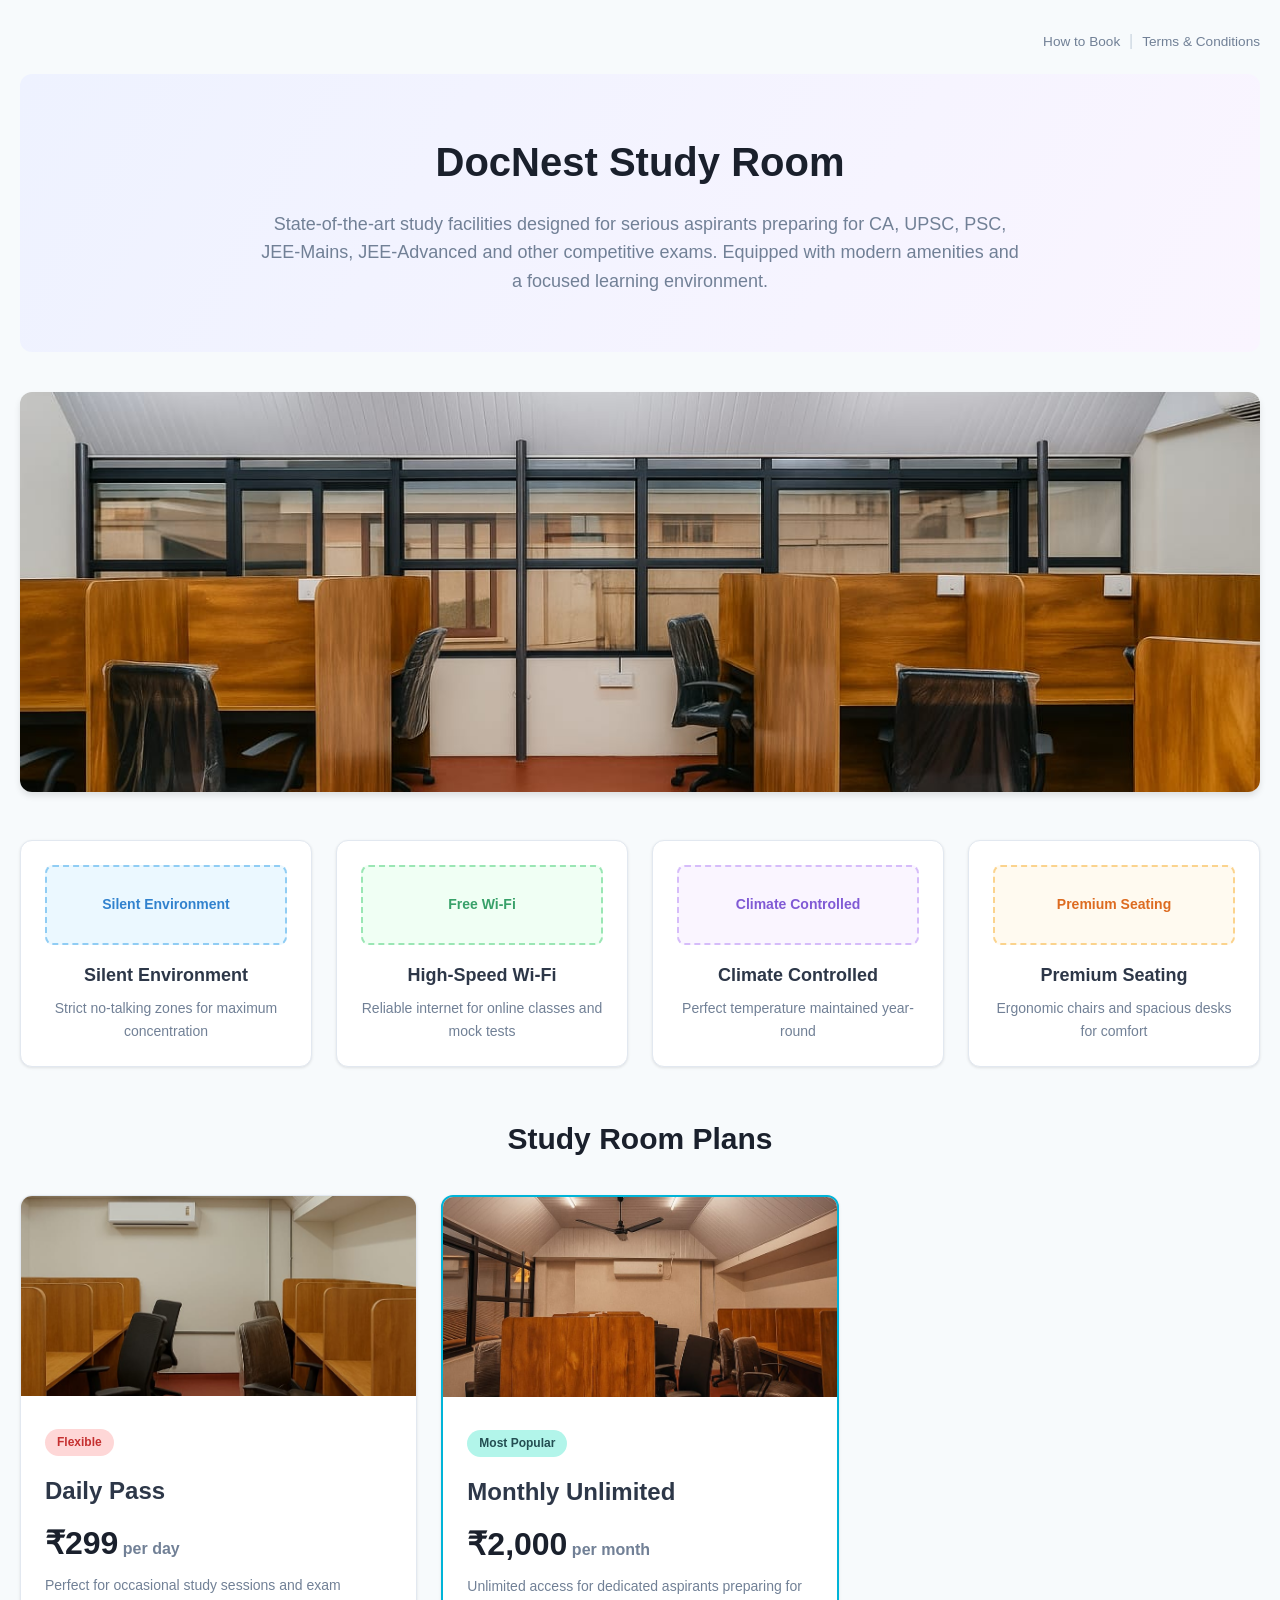
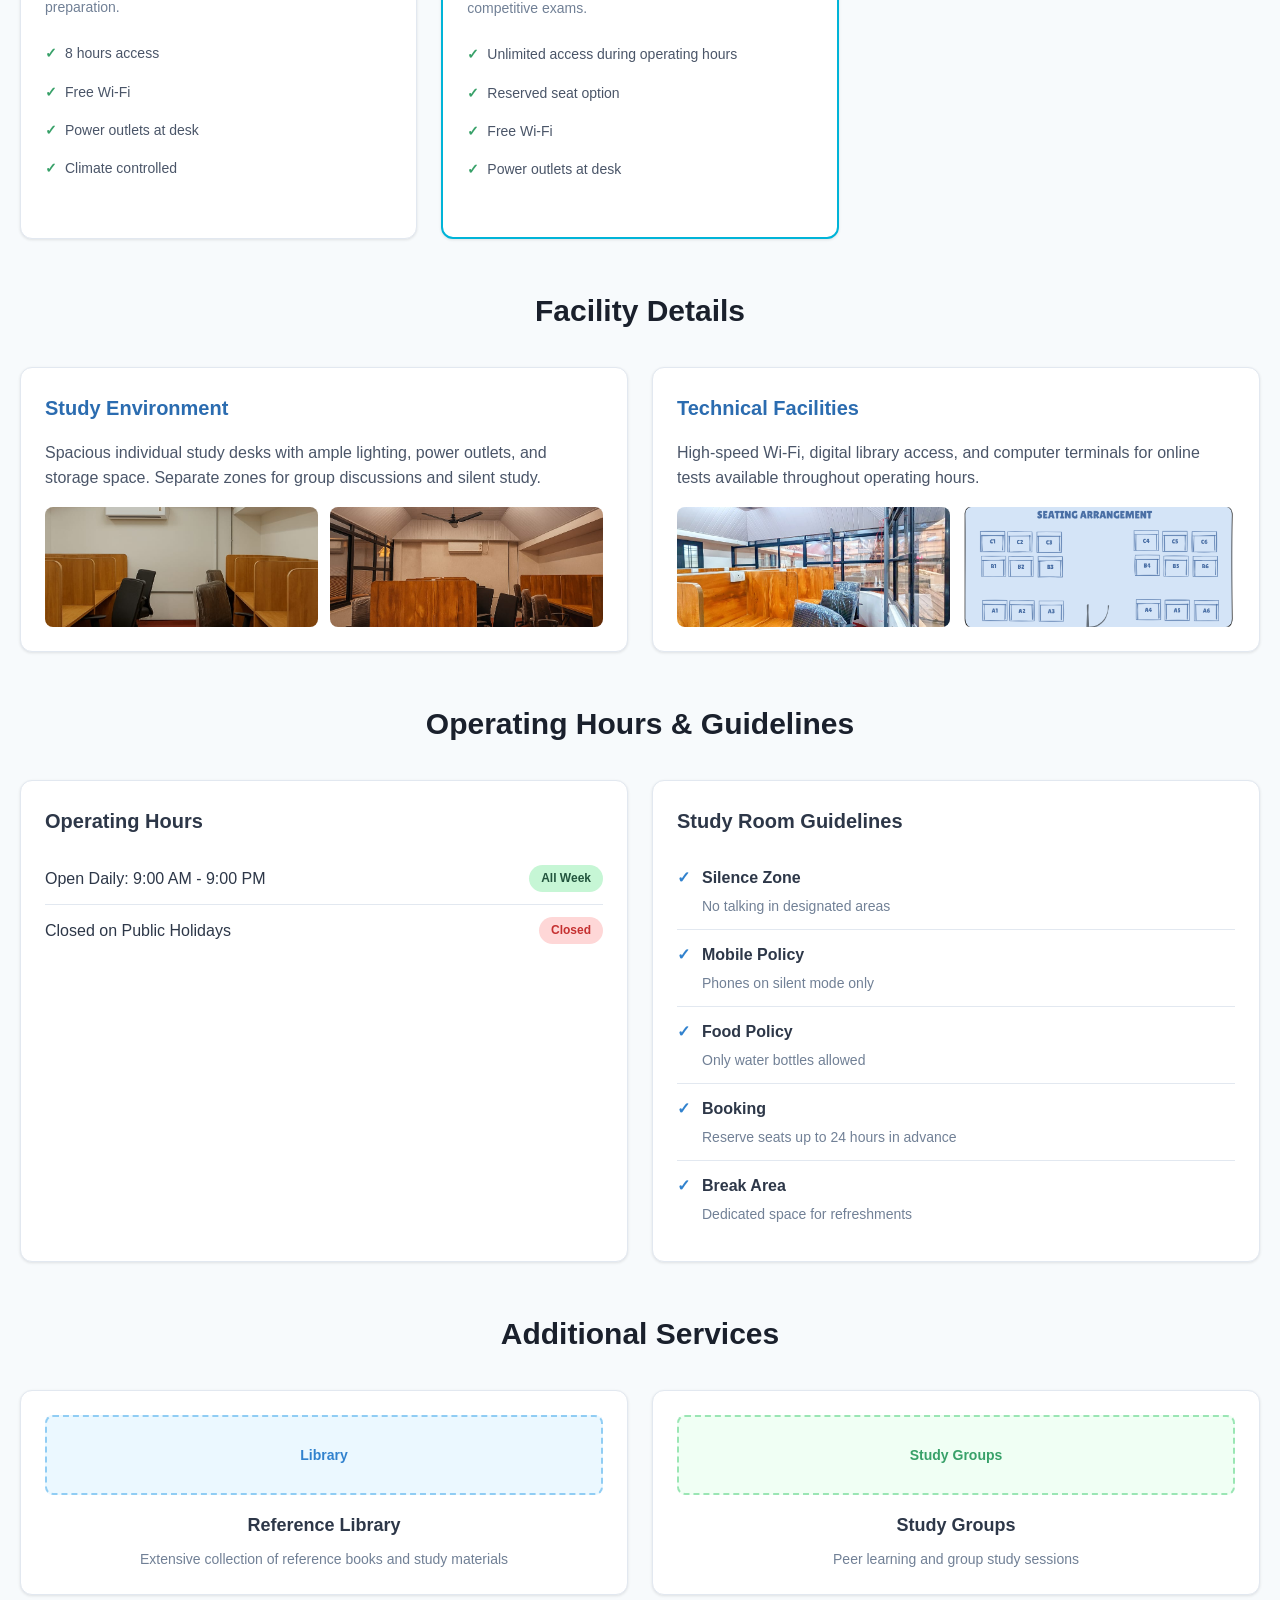
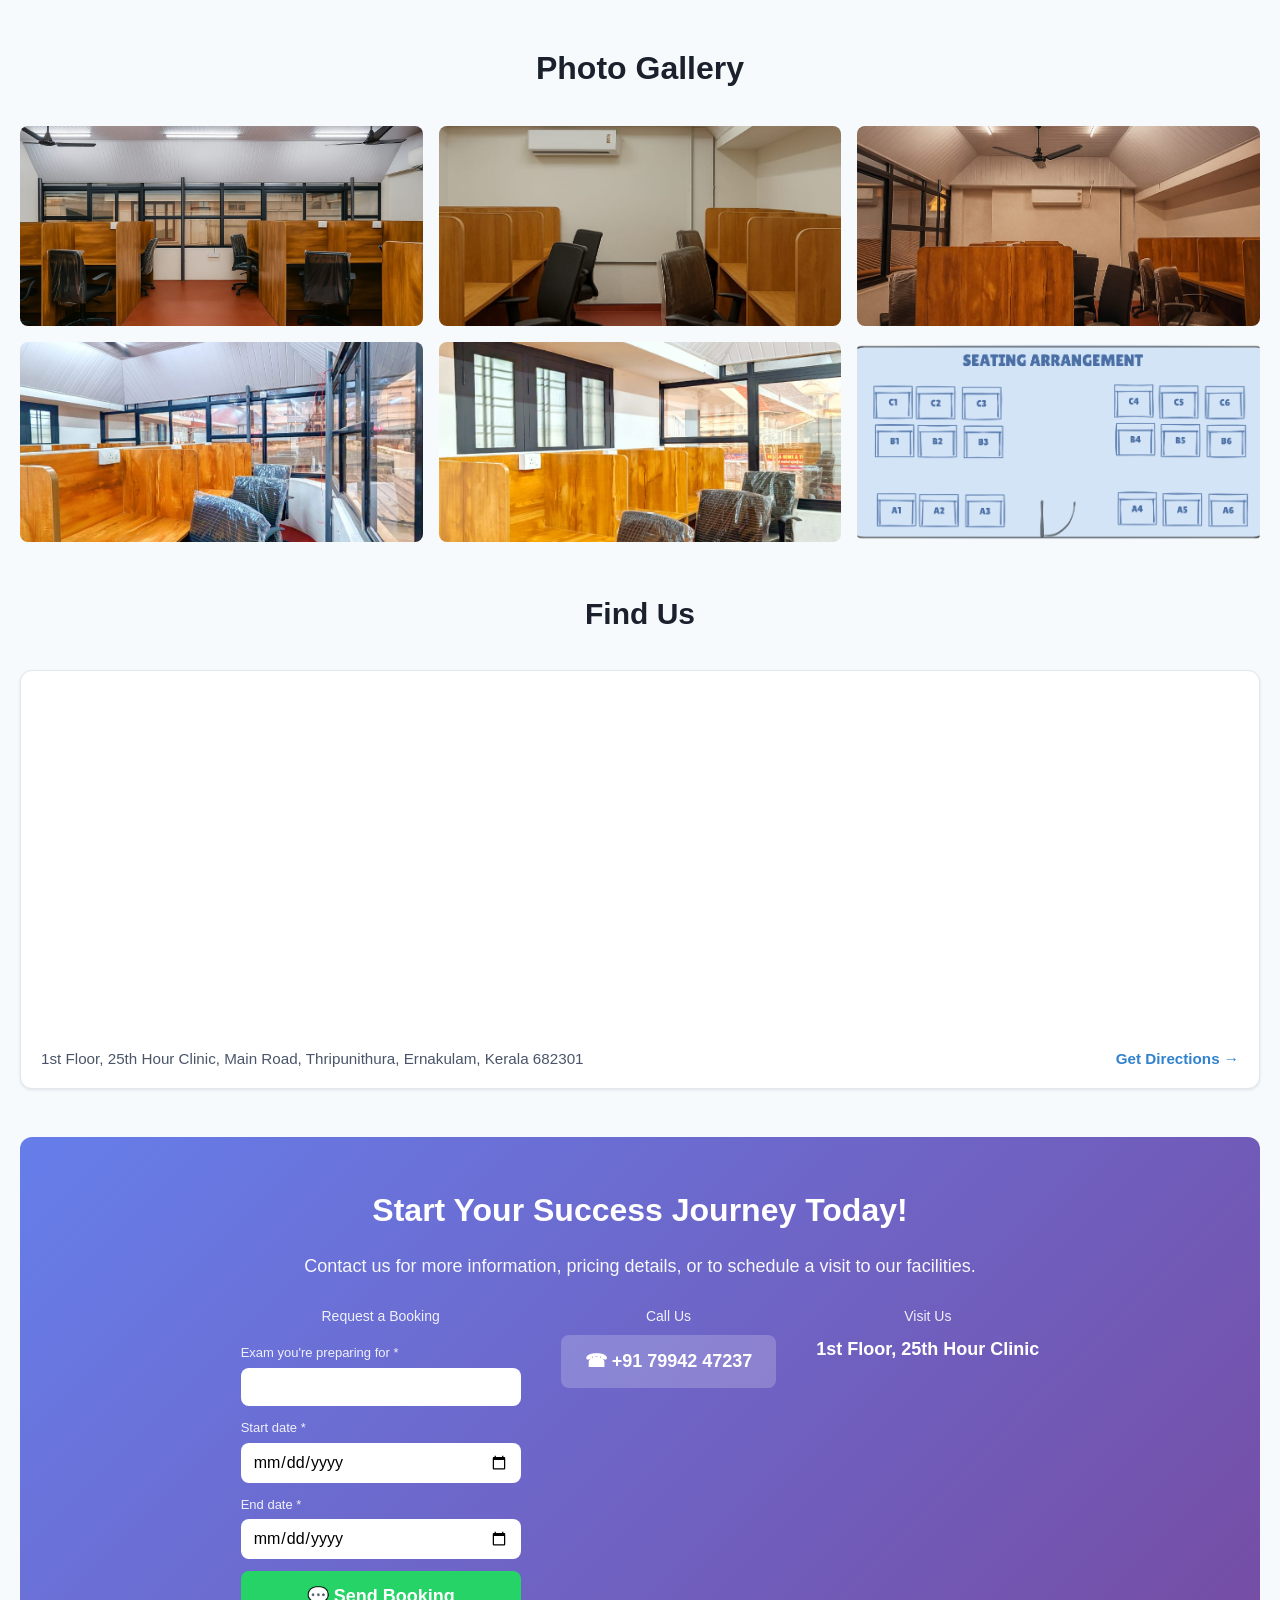
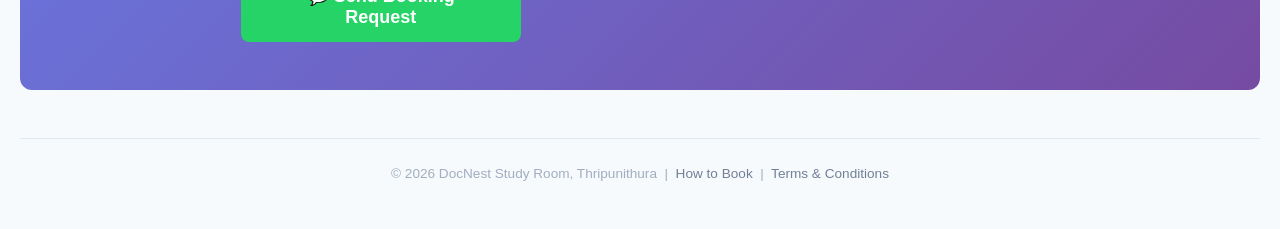
==== index.html @ f0f895a7 "Update contact number to +91 79942 47237 Co-Authored-By: Claude Opus 4.8 <noreply@anthropic.com>" ====
<!DOCTYPE html>
<html lang="en">
<head>
    <meta charset="UTF-8">
    <meta name="viewport" content="width=device-width, initial-scale=1.0">
    <title>DocNest Study Room in Thripunithura, Ernakulam - DocNest | CA, UPSC, PSC Prep</title>
    <meta name="description" content="DocNest study room in Thripunithura, Ernakulam for NEETPG, CA, UPSC, PSC, JEE-Mains, JEE-Advanced and competitive exam preparation. Silent environment, climate controlled, ₹299/day or ₹2000/month. Open 9 AM - 9 PM.">
    <meta name="keywords" content="study room Thripunithura, study room Ernakulam, study room Kochi, CA preparation Ernakulam, UPSC coaching Kochi, JEE coaching Kochi, JEE-Advanced PSC study center Kerala, competitive exam preparation, professional study space, library Thripunithura, silent study room Ernakulam">
    <meta name="author" content="DocNest">
    <meta name="robots" content="index, follow">
    <link rel="canonical" href="https://docnest.co.in/">
    <link rel="icon" type="image/svg+xml" href="favicon.svg">

    <!-- Open Graph -->
    <meta property="og:type" content="website">
    <meta property="og:url" content="https://docnest.co.in/">
    <meta property="og:title" content="DocNest Study Room in Thripunithura, Ernakulam - DocNest">
    <meta property="og:description" content="State-of-the-art study facilities in Kochi for CA, UPSC, PSC aspirants. Climate controlled, silent environment. ₹299/day or ₹2000/month.">
    <meta property="og:image" content="https://docnest.co.in/images/view1.jpeg">
    <meta property="og:locale" content="en_IN">
    <meta property="og:site_name" content="DocNest Study Room">

    <!-- Twitter Card -->
    <meta name="twitter:card" content="summary_large_image">
    <meta name="twitter:url" content="https://docnest.co.in/">
    <meta name="twitter:title" content="DocNest Study Room in Thripunithura, Ernakulam - DocNest">
    <meta name="twitter:description" content="State-of-the-art study facilities in Kochi for CA, UPSC, PSC aspirants. Climate controlled, silent environment.">
    <meta name="twitter:image" content="https://docnest.co.in/images/view1.jpeg">

    <link rel="stylesheet" href="styles.css">

    <!-- Structured Data -->
    <script type="application/ld+json">
    {
      "@context": "https://schema.org",
      "@type": "LocalBusiness",
      "name": "DocNest Study Room",
      "description": "DocNest study facilities for competitive exam aspirants in Thripunithura, Ernakulam",
      "image": "https://docnest.co.in/images/view1.jpeg",
      "telephone": "+917994247237",
      "address": {
        "@type": "PostalAddress",
        "streetAddress": "1st Floor, 25th Hour Clinic, Main Road",
        "addressLocality": "Thripunithura",
        "addressRegion": "Kerala",
        "postalCode": "682301",
        "addressCountry": "IN"
      },
      "geo": {
        "@type": "GeoCoordinates",
        "latitude": "9.945673931961355",
        "longitude": "76.34858332171142"
      },
      "hasMap": "https://www.google.com/maps?q=9.945673931961355,76.34858332171142",
      "url": "https://docnest.co.in",
      "priceRange": "₹₹",
      "openingHours": "Mo-Su 09:00-21:00",
      "sameAs": [
        "https://wa.me/917994247237"
      ],
      "hasOfferCatalog": {
        "@type": "OfferCatalog",
        "name": "Study Room Plans",
        "itemListElement": [
          {
            "@type": "Offer",
            "itemOffered": {
              "@type": "Service",
              "name": "Daily Pass",
              "description": "8 hours access with Wi-Fi and power outlets"
            },
            "price": "299",
            "priceCurrency": "INR"
          },
          {
            "@type": "Offer",
            "itemOffered": {
              "@type": "Service",
              "name": "Monthly Unlimited",
              "description": "Unlimited access with reserved seat and locker"
            },
            "price": "2000",
            "priceCurrency": "INR"
          }
        ]
      }
    }
    </script>
</head>
<body>
    <div class="study-room-page">
        <!-- Top Nav -->
        <nav class="top-nav">
            <a href="booking.html">How to Book</a>
            <span class="nav-sep">&nbsp;|&nbsp;</span>
            <a href="terms.html">Terms &amp; Conditions</a>
        </nav>

        <!-- Page Header -->
        <header class="page-header">
            <h1>DocNest Study Room</h1>
            <p>State-of-the-art study facilities designed for serious aspirants preparing for CA, UPSC, PSC, JEE-Mains, JEE-Advanced and other competitive exams. Equipped with modern amenities and a focused learning environment.</p>
        </header>

        <!-- Hero Image -->
        <img src="images/view1.jpeg" alt="Study desks at DocNest Study Room, Thripunithura" class="hero-image" fetchpriority="high">

        <!-- Features Grid -->
        <div class="feature-grid">
            <div class="feature-card">
                <div class="feature-icon blue">Silent Environment</div>
                <h3>Silent Environment</h3>
                <p>Strict no-talking zones for maximum concentration</p>
            </div>
            <div class="feature-card">
                <div class="feature-icon green">Free Wi-Fi</div>
                <h3>High-Speed Wi-Fi</h3>
                <p>Reliable internet for online classes and mock tests</p>
            </div>
            <div class="feature-card">
                <div class="feature-icon purple">Climate Controlled</div>
                <h3>Climate Controlled</h3>
                <p>Perfect temperature maintained year-round</p>
            </div>
            <div class="feature-card">
                <div class="feature-icon orange">Premium Seating</div>
                <h3>Premium Seating</h3>
                <p>Ergonomic chairs and spacious desks for comfort</p>
            </div>
        </div>

        <!-- Pricing -->
        <h2 class="section-heading">Study Room Plans</h2>

        <div class="pricing-grid">
            <div class="pricing-card">
                <img src="images/view2.jpeg" alt="Daily Pass" class="pricing-image" loading="lazy" decoding="async">
                <div class="pricing-content">
                    <span class="pricing-badge orange">Flexible</span>
                    <h3>Daily Pass</h3>
                    <div class="pricing-price">₹299<span class="pricing-period"> per day</span></div>
                    <p class="pricing-description">Perfect for occasional study sessions and exam preparation.</p>
                    <ul class="pricing-features">
                        <li>8 hours access</li>
                        <li>Free Wi-Fi</li>
                        <li>Power outlets at desk</li>
                        <li>Climate controlled</li>
                    </ul>
                </div>
            </div>
            <div class="pricing-card highlighted">
                <img src="images/view3.jpeg" alt="Monthly Unlimited" class="pricing-image" loading="lazy" decoding="async">
                <div class="pricing-content">
                    <span class="pricing-badge teal">Most Popular</span>
                    <h3>Monthly Unlimited</h3>
                    <div class="pricing-price">₹2,000<span class="pricing-period"> per month</span></div>
                    <p class="pricing-description">Unlimited access for dedicated aspirants preparing for competitive exams.</p>
                    <ul class="pricing-features">
                        <li>Unlimited access during operating hours</li>
                        <li>Reserved seat option</li>
                        <li>Free Wi-Fi</li>
                        <li>Power outlets at desk</li>
                    </ul>
                </div>
            </div>
        </div>

        <!-- Facility Details -->
        <h2 class="section-heading">Facility Details</h2>

        <div class="info-grid">
            <div class="info-section">
                <h3>Study Environment</h3>
                <p>Spacious individual study desks with ample lighting, power outlets, and storage space. Separate zones for group discussions and silent study.</p>
                <div class="info-images">
                    <img src="images/view2.jpeg" alt="Study Environment 1" loading="lazy" decoding="async">
                    <img src="images/view3.jpeg" alt="Study Environment 2" loading="lazy" decoding="async">
                </div>
            </div>
            <div class="info-section">
                <h3>Technical Facilities</h3>
                <p>High-speed Wi-Fi, digital library access, and computer terminals for online tests available throughout operating hours.</p>
                <div class="info-images">
                    <img src="images/view4.jpeg" alt="Technical Facilities 1" loading="lazy" decoding="async">
                    <img src="images/docnest-studyhall-arrangment.png" alt="Seating Arrangement" loading="lazy" decoding="async">
                </div>
            </div>
        </div>

        <!-- Schedule & Guidelines -->
        <h2 class="section-heading">Operating Hours &amp; Guidelines</h2>

        <div class="info-grid">
            <div class="schedule-card">
                <h3>Operating Hours</h3>
                <div class="schedule-item">
                    <span>Open Daily: 9:00 AM - 9:00 PM</span>
                    <span class="schedule-badge">All Week</span>
                </div>
                <div class="schedule-item">
                    <span>Closed on Public Holidays</span>
                    <span class="schedule-badge red">Closed</span>
                </div>
            </div>

            <div class="guidelines-list">
                <h3>Study Room Guidelines</h3>
                <div class="guideline-item">
                    <div>
                        <div class="guideline-label">Silence Zone</div>
                        <div class="guideline-description">No talking in designated areas</div>
                    </div>
                </div>
                <div class="guideline-item">
                    <div>
                        <div class="guideline-label">Mobile Policy</div>
                        <div class="guideline-description">Phones on silent mode only</div>
                    </div>
                </div>
                <div class="guideline-item">
                    <div>
                        <div class="guideline-label">Food Policy</div>
                        <div class="guideline-description">Only water bottles allowed</div>
                    </div>
                </div>
                <div class="guideline-item">
                    <div>
                        <div class="guideline-label">Booking</div>
                        <div class="guideline-description">Reserve seats up to 24 hours in advance</div>
                    </div>
                </div>
                <div class="guideline-item">
                    <div>
                        <div class="guideline-label">Break Area</div>
                        <div class="guideline-description">Dedicated space for refreshments</div>
                    </div>
                </div>
            </div>
        </div>

        <!-- Additional Services -->
        <h2 class="section-heading">Additional Services</h2>

        <div class="feature-grid services-grid">
            <div class="feature-card">
                <div class="feature-icon blue">Library</div>
                <h3>Reference Library</h3>
                <p>Extensive collection of reference books and study materials</p>
            </div>
            <div class="feature-card">
                <div class="feature-icon green">Study Groups</div>
                <h3>Study Groups</h3>
                <p>Peer learning and group study sessions</p>
            </div>
        </div>

        <!-- Photo Gallery -->
        <div class="photo-gallery">
            <h2>Photo Gallery</h2>
            <div class="gallery-grid">
                <a href="images/view1.jpeg"><img src="images/view1.jpeg" alt="Study Room View 1" loading="lazy" decoding="async"></a>
                <a href="images/view2.jpeg"><img src="images/view2.jpeg" alt="Study Room View 2" loading="lazy" decoding="async"></a>
                <a href="images/view3.jpeg"><img src="images/view3.jpeg" alt="Study Room View 3" loading="lazy" decoding="async"></a>
                <a href="images/view4.jpeg"><img src="images/view4.jpeg" alt="Study Room View 4" loading="lazy" decoding="async"></a>
                <a href="images/view5.jpeg"><img src="images/view5.jpeg" alt="Study Room View 5" loading="lazy" decoding="async"></a>
                <a href="images/docnest-studyhall-arrangment.png"><img src="images/docnest-studyhall-arrangment.png" alt="Seating Arrangement" loading="lazy" decoding="async"></a>
            </div>
        </div>

        <!-- Find Us -->
        <h2 class="section-heading">Find Us</h2>

        <div class="map-section">
            <iframe
                src="https://maps.google.com/maps?q=9.945673931961355,76.34858332171142&z=17&output=embed"
                title="DocNest Study Room location map"
                loading="lazy"
                allowfullscreen
                referrerpolicy="no-referrer-when-downgrade"></iframe>
            <div class="map-footer">
                <span>1st Floor, 25th Hour Clinic, Main Road, Thripunithura, Ernakulam, Kerala 682301</span>
                <a href="https://www.google.com/maps/dir/?api=1&amp;destination=9.945673931961355,76.34858332171142" target="_blank" rel="noopener" class="directions-link">Get Directions &#8594;</a>
            </div>
        </div>

        <!-- CTA Section -->
        <div class="cta-section">
            <h2>Start Your Success Journey Today!</h2>
            <p>Contact us for more information, pricing details, or to schedule a visit to our facilities.</p>

            <div class="contact-info">
                <div class="contact-item">
                    <div class="contact-label">Request a Booking</div>
                    <div class="booking-form" id="booking-form"></div>
                </div>

                <div class="contact-item">
                    <div class="contact-label">Call Us</div>
                    <div class="contact-value">
                        <a href="tel:+917994247237">&#9742; +91 79942 47237</a>
                    </div>
                </div>

                <div class="contact-item">
                    <div class="contact-label">Visit Us</div>
                    <div class="contact-value">
                        1st Floor, 25th Hour Clinic
                    </div>
                </div>
            </div>
        </div>

        <!-- Footer -->
        <footer class="site-footer">
            <p>&copy; <span id="footer-year">2026</span> DocNest Study Room, Thripunithura &nbsp;|&nbsp;
                <a href="booking.html">How to Book</a> &nbsp;|&nbsp;
                <a href="terms.html">Terms &amp; Conditions</a>
            </p>
        </footer>
    </div>

    <!-- Contact config + booking form / lightbox behaviour -->
    <script src="config.js"></script>
    <script src="app.js"></script>
</body>
</html>
---- styles.css ----
* {
    margin: 0;
    padding: 0;
    box-sizing: border-box;
}

body {
    font-family: -apple-system, BlinkMacSystemFont, 'Segoe UI', Roboto, Oxygen, Ubuntu, Cantarell, sans-serif;
    line-height: 1.6;
    color: #2d3748;
    background-color: #f7fafc;
}

.study-room-page {
    max-width: 1280px;
    margin: 0 auto;
    padding: 20px;
}

/* Top Nav */
.top-nav {
    text-align: right;
    padding: 8px 0 0;
    margin-bottom: 4px;
}

.top-nav a {
    color: #718096;
    font-size: 0.85rem;
    text-decoration: none;
}

.top-nav a:hover {
    color: #4a5568;
}

.nav-sep {
    color: #cbd5e0;
}

/* Page Header — lightweight CSS-only animated gradient (no JS, no WebGL) */
.page-header {
    position: relative;
    overflow: hidden;
    padding: 56px 16px;
    text-align: center;
    margin-bottom: 40px;
    margin-top: 20px;
    border-radius: 12px;
    background: linear-gradient(120deg, #eef2ff, #faf5ff, #ebf8ff, #f3e8ff);
    background-size: 300% 300%;
    animation: header-drift 16s ease-in-out infinite;
}

@keyframes header-drift {
    0%, 100% { background-position: 0% 50%; }
    50% { background-position: 100% 50%; }
}

@media (prefers-reduced-motion: reduce) {
    .page-header {
        animation: none;
    }
}

.page-header h1 {
    font-size: 2.5rem;
    margin-bottom: 16px;
    color: #1a202c;
}

.page-header p {
    font-size: 1.125rem;
    color: #718096;
    max-width: 768px;
    margin: 0 auto;
}

.hero-image {
    width: 100%;
    height: 400px;
    object-fit: cover;
    border-radius: 12px;
    margin-bottom: 40px;
    box-shadow: 0 4px 6px rgba(0, 0, 0, 0.1);
}

/* Feature Grid */
.feature-grid {
    display: grid;
    grid-template-columns: 1fr;
    gap: 24px;
    margin-bottom: 48px;
}

@media (min-width: 768px) {
    .feature-grid {
        grid-template-columns: repeat(2, 1fr);
    }
}

@media (min-width: 1024px) {
    .feature-grid {
        grid-template-columns: repeat(4, 1fr);
    }
}

.feature-card {
    background: white;
    border: 1px solid #e2e8f0;
    border-radius: 12px;
    padding: 24px;
    text-align: center;
    box-shadow: 0 1px 3px rgba(0, 0, 0, 0.1);
    transition: transform 0.2s, box-shadow 0.2s;
}

.feature-card:hover {
    transform: translateY(-4px);
    box-shadow: 0 4px 12px rgba(0, 0, 0, 0.15);
}

.feature-icon {
    height: 80px;
    display: flex;
    align-items: center;
    justify-content: center;
    border-radius: 8px;
    border: 2px dashed;
    margin-bottom: 16px;
    font-weight: 600;
    font-size: 0.875rem;
}

.feature-icon.blue {
    background: #ebf8ff;
    border-color: #90cdf4;
    color: #3182ce;
}

.feature-icon.green {
    background: #f0fff4;
    border-color: #9ae6b4;
    color: #38a169;
}

.feature-icon.purple {
    background: #faf5ff;
    border-color: #d6bcfa;
    color: #805ad5;
}

.feature-icon.orange {
    background: #fffaf0;
    border-color: #fbd38d;
    color: #dd6b20;
}

.feature-card h3 {
    font-size: 1.125rem;
    margin-bottom: 8px;
    color: #2d3748;
}

.feature-card p {
    font-size: 0.875rem;
    color: #718096;
    margin: 0;
}

/* Pricing Grid */
.pricing-grid {
    display: grid;
    grid-template-columns: 1fr;
    gap: 24px;
    margin-bottom: 48px;
}

@media (min-width: 768px) {
    .pricing-grid {
        grid-template-columns: repeat(2, 1fr);
    }
}

@media (min-width: 1024px) {
    .pricing-grid {
        grid-template-columns: repeat(3, 1fr);
    }
}

.pricing-card {
    background: white;
    border: 1px solid #e2e8f0;
    border-radius: 12px;
    overflow: hidden;
    box-shadow: 0 1px 3px rgba(0, 0, 0, 0.1);
    transition: transform 0.2s, box-shadow 0.2s;
}

.pricing-card.highlighted {
    border: 2px solid #00b4d8;
}

.pricing-card:hover {
    transform: translateY(-4px);
    box-shadow: 0 4px 12px rgba(0, 0, 0, 0.15);
}

.pricing-image {
    width: 100%;
    height: 200px;
    object-fit: cover;
}

.pricing-content {
    padding: 24px;
}

.pricing-badge {
    display: inline-block;
    padding: 4px 12px;
    border-radius: 16px;
    font-size: 0.75rem;
    font-weight: 600;
    margin-bottom: 16px;
}

.pricing-badge.orange {
    background: #fed7d7;
    color: #c53030;
}

.pricing-badge.teal {
    background: #b2f5ea;
    color: #234e52;
}

.pricing-badge.purple {
    background: #e9d8fd;
    color: #553c9a;
}

.pricing-card h3 {
    font-size: 1.5rem;
    margin-bottom: 8px;
    color: #2d3748;
}

.pricing-price {
    font-size: 2rem;
    font-weight: 700;
    color: #1a202c;
    margin-bottom: 4px;
}

.pricing-period {
    font-size: 1rem;
    color: #718096;
}

.pricing-original {
    text-decoration: line-through;
    color: #a0aec0;
    font-size: 1rem;
    margin-right: 8px;
}

.pricing-savings {
    color: #38a169;
    font-size: 0.875rem;
    font-weight: 600;
}

.pricing-description {
    color: #718096;
    margin-bottom: 16px;
    font-size: 0.875rem;
}

.pricing-features {
    list-style: none;
    padding: 0;
    margin-bottom: 24px;
}

.pricing-features li {
    padding: 8px 0;
    color: #4a5568;
    font-size: 0.875rem;
    display: flex;
    align-items: center;
}

.pricing-features li:before {
    content: "✓";
    color: #38a169;
    font-weight: 700;
    margin-right: 8px;
}

/* Info Section Grid */
.info-grid {
    display: grid;
    grid-template-columns: 1fr;
    gap: 24px;
    margin-bottom: 48px;
}

@media (min-width: 768px) {
    .info-grid {
        grid-template-columns: repeat(2, 1fr);
    }
}

.info-section {
    background: white;
    border: 1px solid #e2e8f0;
    border-radius: 12px;
    padding: 24px;
    box-shadow: 0 1px 3px rgba(0, 0, 0, 0.1);
}

.info-section h3 {
    color: #2b6cb0;
    font-size: 1.25rem;
    margin-bottom: 16px;
}

.info-section p {
    color: #4a5568;
    line-height: 1.6;
    margin-bottom: 16px;
}

.info-images {
    display: grid;
    grid-template-columns: repeat(2, 1fr);
    gap: 12px;
}

.info-images img {
    width: 100%;
    height: 120px;
    object-fit: cover;
    border-radius: 8px;
}

/* Guidelines List */
.guidelines-list {
    background: white;
    border: 1px solid #e2e8f0;
    border-radius: 12px;
    padding: 24px;
    box-shadow: 0 1px 3px rgba(0, 0, 0, 0.1);
}

.guidelines-list h3 {
    font-size: 1.25rem;
    margin-bottom: 16px;
    color: #2d3748;
}

.guideline-item {
    padding: 12px 0;
    border-bottom: 1px solid #e2e8f0;
    display: flex;
    align-items: flex-start;
}

.guideline-item:last-child {
    border-bottom: none;
}

.guideline-item:before {
    content: "✓";
    color: #3182ce;
    font-weight: 700;
    margin-right: 12px;
    flex-shrink: 0;
}

.guideline-label {
    font-weight: 600;
    color: #2d3748;
    margin-bottom: 4px;
}

.guideline-description {
    color: #718096;
    font-size: 0.875rem;
}

/* Photo Gallery */
.photo-gallery {
    margin-bottom: 48px;
}

.photo-gallery h2 {
    text-align: center;
    font-size: 2rem;
    margin-bottom: 32px;
    color: #1a202c;
}

.gallery-grid {
    display: grid;
    grid-template-columns: repeat(2, 1fr);
    gap: 16px;
}

@media (min-width: 1024px) {
    .gallery-grid {
        grid-template-columns: repeat(3, 1fr);
    }
}

.gallery-grid a {
    display: block;
    cursor: zoom-in;
}

.gallery-grid img {
    width: 100%;
    height: 200px;
    object-fit: cover;
    border-radius: 8px;
    transition: transform 0.2s;
    display: block;
}

.gallery-grid img:hover {
    transform: scale(1.05);
}

/* Lightbox */
.lightbox {
    position: fixed;
    inset: 0;
    z-index: 100;
    background: rgba(15, 18, 35, 0.92);
    display: flex;
    align-items: center;
    justify-content: center;
    padding: 24px;
}

.lightbox[hidden] {
    display: none;
}

.lightbox figure {
    margin: 0;
    text-align: center;
    max-width: 90vw;
}

.lightbox img {
    max-width: 90vw;
    max-height: 82vh;
    border-radius: 8px;
    box-shadow: 0 12px 40px rgba(0, 0, 0, 0.5);
}

.lightbox figcaption {
    color: #cbd5e0;
    font-size: 0.9rem;
    margin-top: 12px;
}

.lightbox button {
    background: rgba(255, 255, 255, 0.12);
    color: white;
    border: none;
    border-radius: 50%;
    width: 44px;
    height: 44px;
    font-size: 1.5rem;
    line-height: 1;
    cursor: pointer;
    flex-shrink: 0;
    transition: background 0.2s;
}

.lightbox button:hover {
    background: rgba(255, 255, 255, 0.25);
}

.lightbox-close {
    position: absolute;
    top: 18px;
    right: 18px;
}

.lightbox-prev {
    margin-right: 16px;
}

.lightbox-next {
    margin-left: 16px;
}

/* CTA Section */
.cta-section {
    background: linear-gradient(135deg, #667eea 0%, #764ba2 100%);
    color: white;
    padding: 48px 24px;
    border-radius: 12px;
    text-align: center;
    margin-bottom: 48px;
}

.cta-section h2 {
    font-size: 2rem;
    margin-bottom: 16px;
    color: white;
}

.cta-section p {
    font-size: 1.125rem;
    margin-bottom: 24px;
    opacity: 0.95;
}

/* Section Headings */
.section-heading {
    font-size: 1.875rem;
    text-align: center;
    margin: 48px 0 32px;
    color: #1a202c;
}

/* Schedule Table */
.schedule-card {
    background: white;
    border: 1px solid #e2e8f0;
    border-radius: 12px;
    padding: 24px;
    box-shadow: 0 1px 3px rgba(0, 0, 0, 0.1);
}

.schedule-card h3 {
    font-size: 1.25rem;
    margin-bottom: 16px;
    color: #2d3748;
}

.schedule-item {
    display: flex;
    justify-content: space-between;
    align-items: center;
    padding: 12px 0;
    border-bottom: 1px solid #e2e8f0;
}

.schedule-item:last-child {
    border-bottom: none;
}

.schedule-badge {
    display: inline-block;
    padding: 4px 12px;
    border-radius: 16px;
    font-size: 0.75rem;
    font-weight: 600;
    background: #c6f6d5;
    color: #22543d;
}

.schedule-badge.red {
    background: #fed7d7;
    color: #c53030;
}

/* Additional Services grid (auto-fit instead of 4 fixed columns) */
.services-grid {
    grid-template-columns: repeat(auto-fit, minmax(250px, 1fr));
    margin-bottom: 48px;
}

/* Find Us / Map */
.map-section {
    background: white;
    border: 1px solid #e2e8f0;
    border-radius: 12px;
    overflow: hidden;
    box-shadow: 0 1px 3px rgba(0, 0, 0, 0.1);
    margin-bottom: 48px;
}

.map-section iframe {
    display: block;
    width: 100%;
    height: 360px;
    border: 0;
}

.map-footer {
    display: flex;
    flex-wrap: wrap;
    align-items: center;
    justify-content: space-between;
    gap: 12px;
    padding: 16px 20px;
    color: #4a5568;
    font-size: 0.95rem;
}

.directions-link {
    color: #3182ce;
    text-decoration: none;
    font-weight: 600;
    white-space: nowrap;
}

.directions-link:hover {
    text-decoration: underline;
}

/* Contact Info */
.contact-info {
    display: flex;
    flex-direction: column;
    gap: 20px;
    margin-top: 24px;
}

@media (min-width: 768px) {
    .contact-info {
        flex-direction: row;
        justify-content: center;
        gap: 40px;
    }
}

.contact-item {
    display: flex;
    flex-direction: column;
    align-items: center;
    gap: 8px;
}

.contact-label {
    font-size: 0.875rem;
    opacity: 0.9;
    font-weight: 500;
}

.contact-value {
    font-size: 1.125rem;
    font-weight: 600;
}

.contact-value a {
    color: white;
    text-decoration: none;
    padding: 12px 24px;
    background: rgba(255, 255, 255, 0.2);
    border-radius: 8px;
    transition: background 0.3s;
    display: inline-block;
}

.contact-value a:hover {
    background: rgba(255, 255, 255, 0.3);
}

.whatsapp-btn {
    background: #25d366 !important;
    padding: 14px 28px !important;
    font-size: 1.125rem !important;
    border-radius: 8px !important;
    display: inline-flex !important;
    align-items: center;
    justify-content: center;
    gap: 8px;
    color: white;
    border: none;
    cursor: pointer;
    font-weight: 600;
    transition: background 0.3s;
}

.whatsapp-btn:hover {
    background: #20ba5a !important;
}

.booking-form {
    display: flex;
    flex-direction: column;
    gap: 12px;
    width: 280px;
    max-width: 100%;
    margin-top: 8px;
}

.booking-field {
    display: flex;
    flex-direction: column;
    gap: 4px;
    text-align: left;
}

.booking-field span {
    font-size: 0.8125rem;
    opacity: 0.9;
}

.booking-field input {
    padding: 10px 12px;
    border: none;
    border-radius: 8px;
    font-size: 1rem;
    font-family: inherit;
}

/* Footer */
.site-footer {
    text-align: center;
    padding: 24px 0;
    color: #a0aec0;
    font-size: 0.85rem;
    border-top: 1px solid #e2e8f0;
    margin-top: 8px;
}

.site-footer a {
    color: #718096;
    text-decoration: none;
}
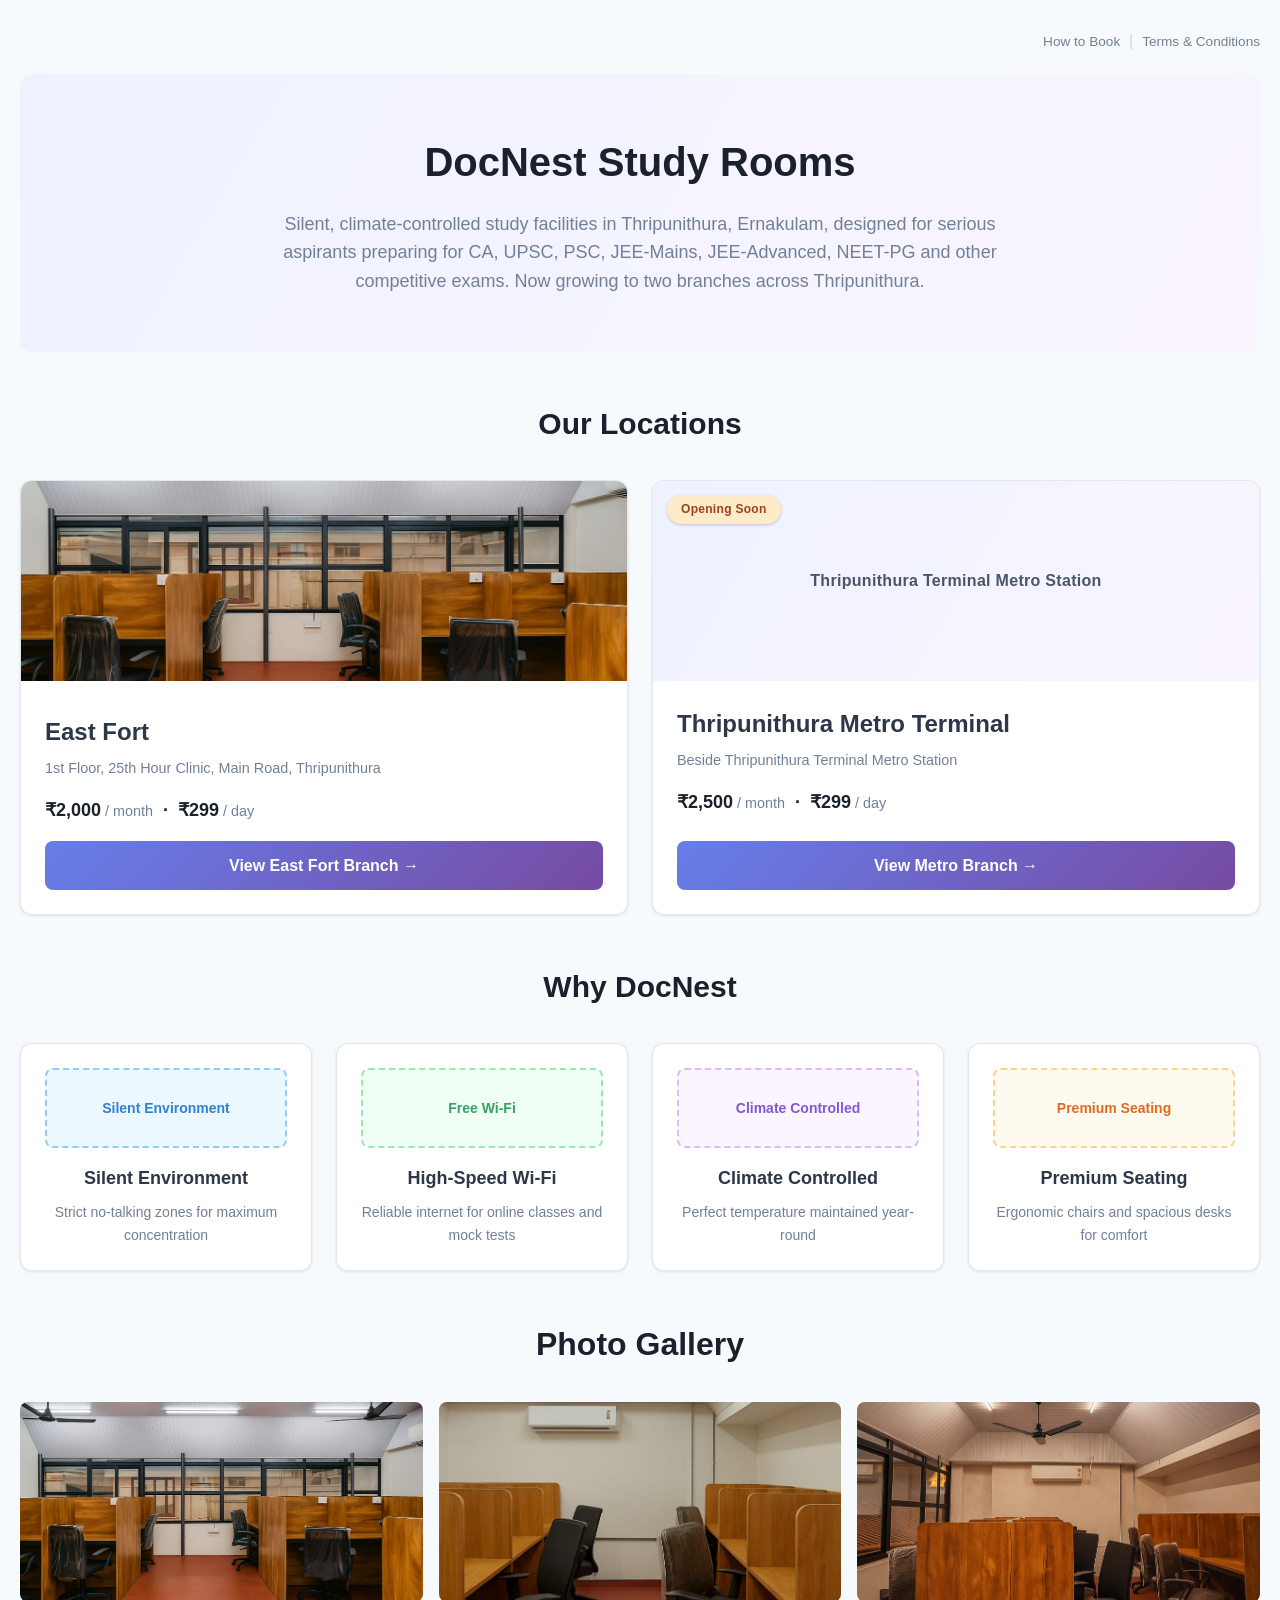
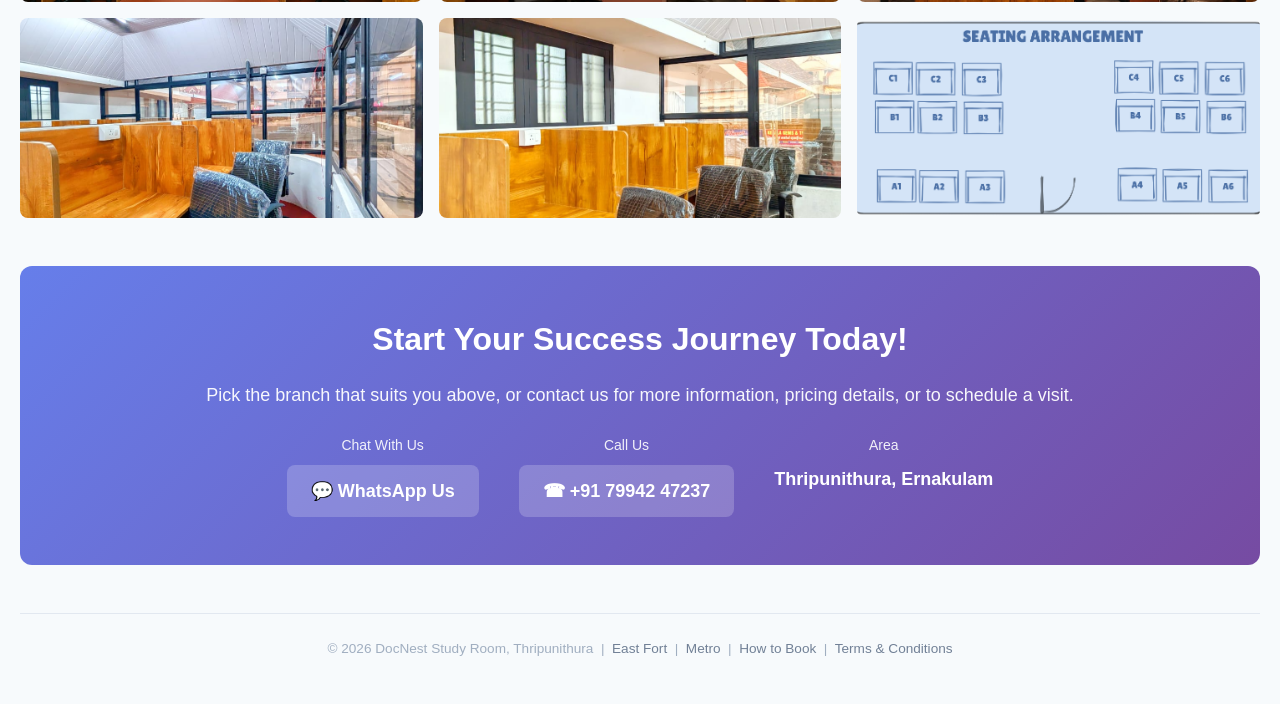
==== commit cb91d4a8: "Add second branch (Metro Terminal) and restructure site into location hub The site now models two br" ====
--- a/index.html
+++ b/index.html
@@ -3,9 +3,9 @@
 <head>
     <meta charset="UTF-8">
     <meta name="viewport" content="width=device-width, initial-scale=1.0">
-    <title>DocNest Study Room in Thripunithura, Ernakulam - DocNest | CA, UPSC, PSC Prep</title>
-    <meta name="description" content="DocNest study room in Thripunithura, Ernakulam for NEETPG, CA, UPSC, PSC, JEE-Mains, JEE-Advanced and competitive exam preparation. Silent environment, climate controlled, ₹299/day or ₹2000/month. Open 9 AM - 9 PM.">
-    <meta name="keywords" content="study room Thripunithura, study room Ernakulam, study room Kochi, CA preparation Ernakulam, UPSC coaching Kochi, JEE coaching Kochi, JEE-Advanced PSC study center Kerala, competitive exam preparation, professional study space, library Thripunithura, silent study room Ernakulam">
+    <title>DocNest Study Rooms in Thripunithura, Ernakulam | Two Branches — CA, UPSC, PSC, JEE Prep</title>
+    <meta name="description" content="DocNest study rooms in Thripunithura, Ernakulam for CA, UPSC, PSC, JEE and NEET-PG prep. Two branches: East Fort (open) and Thripunithura Terminal Metro Station (opening soon). Silent, climate controlled. From ₹299/day.">
+    <meta name="keywords" content="study room Thripunithura, study room Ernakulam, study room Kochi, study room near Thripunithura metro, CA preparation Ernakulam, UPSC coaching Kochi, JEE coaching Kochi, PSC study center Kerala, competitive exam preparation, silent study room Ernakulam">
     <meta name="author" content="DocNest">
     <meta name="robots" content="index, follow">
     <link rel="canonical" href="https://docnest.co.in/">
@@ -14,8 +14,8 @@
     <!-- Open Graph -->
     <meta property="og:type" content="website">
     <meta property="og:url" content="https://docnest.co.in/">
-    <meta property="og:title" content="DocNest Study Room in Thripunithura, Ernakulam - DocNest">
-    <meta property="og:description" content="State-of-the-art study facilities in Kochi for CA, UPSC, PSC aspirants. Climate controlled, silent environment. ₹299/day or ₹2000/month.">
+    <meta property="og:title" content="DocNest Study Rooms in Thripunithura, Ernakulam — Two Branches">
+    <meta property="og:description" content="Silent, climate-controlled study rooms for CA, UPSC, PSC & JEE aspirants. East Fort branch open now; Thripunithura Metro branch opening soon.">
     <meta property="og:image" content="https://docnest.co.in/images/view1.jpeg">
     <meta property="og:locale" content="en_IN">
     <meta property="og:site_name" content="DocNest Study Room">
@@ -23,8 +23,8 @@
     <!-- Twitter Card -->
     <meta name="twitter:card" content="summary_large_image">
     <meta name="twitter:url" content="https://docnest.co.in/">
-    <meta name="twitter:title" content="DocNest Study Room in Thripunithura, Ernakulam - DocNest">
-    <meta name="twitter:description" content="State-of-the-art study facilities in Kochi for CA, UPSC, PSC aspirants. Climate controlled, silent environment.">
+    <meta name="twitter:title" content="DocNest Study Rooms in Thripunithura, Ernakulam — Two Branches">
+    <meta name="twitter:description" content="Silent, climate-controlled study rooms for CA, UPSC, PSC & JEE aspirants in Thripunithura.">
     <meta name="twitter:image" content="https://docnest.co.in/images/view1.jpeg">
 
     <link rel="stylesheet" href="styles.css">
@@ -33,57 +33,53 @@
     <script type="application/ld+json">
     {
       "@context": "https://schema.org",
-      "@type": "LocalBusiness",
+      "@type": "Organization",
       "name": "DocNest Study Room",
-      "description": "DocNest study facilities for competitive exam aspirants in Thripunithura, Ernakulam",
+      "description": "Silent, climate-controlled study rooms in Thripunithura, Ernakulam for CA, UPSC, PSC, JEE and NEET-PG aspirants",
       "image": "https://docnest.co.in/images/view1.jpeg",
+      "url": "https://docnest.co.in/",
       "telephone": "+917994247237",
-      "address": {
-        "@type": "PostalAddress",
-        "streetAddress": "1st Floor, 25th Hour Clinic, Main Road",
-        "addressLocality": "Thripunithura",
-        "addressRegion": "Kerala",
-        "postalCode": "682301",
-        "addressCountry": "IN"
-      },
-      "geo": {
-        "@type": "GeoCoordinates",
-        "latitude": "9.945673931961355",
-        "longitude": "76.34858332171142"
-      },
-      "hasMap": "https://www.google.com/maps?q=9.945673931961355,76.34858332171142",
-      "url": "https://docnest.co.in",
-      "priceRange": "₹₹",
-      "openingHours": "Mo-Su 09:00-21:00",
       "sameAs": [
         "https://wa.me/917994247237"
       ],
-      "hasOfferCatalog": {
-        "@type": "OfferCatalog",
-        "name": "Study Room Plans",
-        "itemListElement": [
-          {
-            "@type": "Offer",
-            "itemOffered": {
-              "@type": "Service",
-              "name": "Daily Pass",
-              "description": "8 hours access with Wi-Fi and power outlets"
-            },
-            "price": "299",
-            "priceCurrency": "INR"
+      "department": [
+        {
+          "@type": "LocalBusiness",
+          "name": "DocNest Study Room — East Fort",
+          "url": "https://docnest.co.in/east-fort.html",
+          "telephone": "+917994247237",
+          "priceRange": "₹₹",
+          "openingHours": "Mo-Su 09:00-21:00",
+          "address": {
+            "@type": "PostalAddress",
+            "streetAddress": "1st Floor, 25th Hour Clinic, Main Road",
+            "addressLocality": "Thripunithura",
+            "addressRegion": "Kerala",
+            "postalCode": "682301",
+            "addressCountry": "IN"
           },
-          {
-            "@type": "Offer",
-            "itemOffered": {
-              "@type": "Service",
-              "name": "Monthly Unlimited",
-              "description": "Unlimited access with reserved seat and locker"
-            },
-            "price": "2000",
-            "priceCurrency": "INR"
+          "geo": {
+            "@type": "GeoCoordinates",
+            "latitude": "9.945673931961355",
+            "longitude": "76.34858332171142"
           }
-        ]
-      }
+        },
+        {
+          "@type": "LocalBusiness",
+          "name": "DocNest Study Room — Thripunithura Metro",
+          "url": "https://docnest.co.in/metro.html",
+          "telephone": "+917994247237",
+          "priceRange": "₹₹",
+          "openingHours": "Mo-Su 09:00-21:00",
+          "address": {
+            "@type": "PostalAddress",
+            "streetAddress": "Beside Thripunithura Terminal Metro Station, Pillar No. 1044",
+            "addressLocality": "Thripunithura",
+            "addressRegion": "Kerala",
+            "addressCountry": "IN"
+          }
+        }
+      ]
     }
     </script>
 </head>
@@ -98,14 +94,46 @@
 
         <!-- Page Header -->
         <header class="page-header">
-            <h1>DocNest Study Room</h1>
-            <p>State-of-the-art study facilities designed for serious aspirants preparing for CA, UPSC, PSC, JEE-Mains, JEE-Advanced and other competitive exams. Equipped with modern amenities and a focused learning environment.</p>
+            <h1>DocNest Study Rooms</h1>
+            <p>Silent, climate-controlled study facilities in Thripunithura, Ernakulam, designed for serious aspirants preparing for CA, UPSC, PSC, JEE-Mains, JEE-Advanced, NEET-PG and other competitive exams. Now growing to two branches across Thripunithura.</p>
         </header>
 
-        <!-- Hero Image -->
-        <img src="images/view1.jpeg" alt="Study desks at DocNest Study Room, Thripunithura" class="hero-image" fetchpriority="high">
-
-        <!-- Features Grid -->
+        <!-- Our Locations -->
+        <h2 class="section-heading">Our Locations</h2>
+
+        <div class="locations-grid">
+            <!-- East Fort -->
+            <div class="location-card">
+                <div class="location-media">
+                    <span class="branch-status open">Open Now</span>
+                    <img src="images/view1.jpeg" alt="DocNest East Fort study room, Thripunithura" class="location-image" loading="lazy" decoding="async">
+                </div>
+                <div class="location-body">
+                    <h3>East Fort</h3>
+                    <p class="location-address">1st Floor, 25th Hour Clinic, Main Road, Thripunithura</p>
+                    <p class="location-price">₹2,000<span> / month</span> &nbsp;·&nbsp; ₹299<span> / day</span></p>
+                    <a href="east-fort.html" class="location-cta">View East Fort Branch &#8594;</a>
+                </div>
+            </div>
+
+            <!-- Metro -->
+            <div class="location-card">
+                <div class="location-media">
+                    <span class="branch-status soon">Opening Soon</span>
+                    <div class="location-placeholder">Thripunithura Terminal Metro Station</div>
+                </div>
+                <div class="location-body">
+                    <h3>Thripunithura Metro Terminal</h3>
+                    <p class="location-address">Beside Thripunithura Terminal Metro Station</p>
+                    <p class="location-price">₹2,500<span> / month</span> &nbsp;·&nbsp; ₹299<span> / day</span></p>
+                    <a href="metro.html" class="location-cta">View Metro Branch &#8594;</a>
+                </div>
+            </div>
+        </div>
+
+        <!-- Why DocNest -->
+        <h2 class="section-heading">Why DocNest</h2>
+
         <div class="feature-grid">
             <div class="feature-card">
                 <div class="feature-icon blue">Silent Environment</div>
@@ -126,131 +154,6 @@
                 <div class="feature-icon orange">Premium Seating</div>
                 <h3>Premium Seating</h3>
                 <p>Ergonomic chairs and spacious desks for comfort</p>
-            </div>
-        </div>
-
-        <!-- Pricing -->
-        <h2 class="section-heading">Study Room Plans</h2>
-
-        <div class="pricing-grid">
-            <div class="pricing-card">
-                <img src="images/view2.jpeg" alt="Daily Pass" class="pricing-image" loading="lazy" decoding="async">
-                <div class="pricing-content">
-                    <span class="pricing-badge orange">Flexible</span>
-                    <h3>Daily Pass</h3>
-                    <div class="pricing-price">₹299<span class="pricing-period"> per day</span></div>
-                    <p class="pricing-description">Perfect for occasional study sessions and exam preparation.</p>
-                    <ul class="pricing-features">
-                        <li>8 hours access</li>
-                        <li>Free Wi-Fi</li>
-                        <li>Power outlets at desk</li>
-                        <li>Climate controlled</li>
-                    </ul>
-                </div>
-            </div>
-            <div class="pricing-card highlighted">
-                <img src="images/view3.jpeg" alt="Monthly Unlimited" class="pricing-image" loading="lazy" decoding="async">
-                <div class="pricing-content">
-                    <span class="pricing-badge teal">Most Popular</span>
-                    <h3>Monthly Unlimited</h3>
-                    <div class="pricing-price">₹2,000<span class="pricing-period"> per month</span></div>
-                    <p class="pricing-description">Unlimited access for dedicated aspirants preparing for competitive exams.</p>
-                    <ul class="pricing-features">
-                        <li>Unlimited access during operating hours</li>
-                        <li>Reserved seat option</li>
-                        <li>Free Wi-Fi</li>
-                        <li>Power outlets at desk</li>
-                    </ul>
-                </div>
-            </div>
-        </div>
-
-        <!-- Facility Details -->
-        <h2 class="section-heading">Facility Details</h2>
-
-        <div class="info-grid">
-            <div class="info-section">
-                <h3>Study Environment</h3>
-                <p>Spacious individual study desks with ample lighting, power outlets, and storage space. Separate zones for group discussions and silent study.</p>
-                <div class="info-images">
-                    <img src="images/view2.jpeg" alt="Study Environment 1" loading="lazy" decoding="async">
-                    <img src="images/view3.jpeg" alt="Study Environment 2" loading="lazy" decoding="async">
-                </div>
-            </div>
-            <div class="info-section">
-                <h3>Technical Facilities</h3>
-                <p>High-speed Wi-Fi, digital library access, and computer terminals for online tests available throughout operating hours.</p>
-                <div class="info-images">
-                    <img src="images/view4.jpeg" alt="Technical Facilities 1" loading="lazy" decoding="async">
-                    <img src="images/docnest-studyhall-arrangment.png" alt="Seating Arrangement" loading="lazy" decoding="async">
-                </div>
-            </div>
-        </div>
-
-        <!-- Schedule & Guidelines -->
-        <h2 class="section-heading">Operating Hours &amp; Guidelines</h2>
-
-        <div class="info-grid">
-            <div class="schedule-card">
-                <h3>Operating Hours</h3>
-                <div class="schedule-item">
-                    <span>Open Daily: 9:00 AM - 9:00 PM</span>
-                    <span class="schedule-badge">All Week</span>
-                </div>
-                <div class="schedule-item">
-                    <span>Closed on Public Holidays</span>
-                    <span class="schedule-badge red">Closed</span>
-                </div>
-            </div>
-
-            <div class="guidelines-list">
-                <h3>Study Room Guidelines</h3>
-                <div class="guideline-item">
-                    <div>
-                        <div class="guideline-label">Silence Zone</div>
-                        <div class="guideline-description">No talking in designated areas</div>
-                    </div>
-                </div>
-                <div class="guideline-item">
-                    <div>
-                        <div class="guideline-label">Mobile Policy</div>
-                        <div class="guideline-description">Phones on silent mode only</div>
-                    </div>
-                </div>
-                <div class="guideline-item">
-                    <div>
-                        <div class="guideline-label">Food Policy</div>
-                        <div class="guideline-description">Only water bottles allowed</div>
-                    </div>
-                </div>
-                <div class="guideline-item">
-                    <div>
-                        <div class="guideline-label">Booking</div>
-                        <div class="guideline-description">Reserve seats up to 24 hours in advance</div>
-                    </div>
-                </div>
-                <div class="guideline-item">
-                    <div>
-                        <div class="guideline-label">Break Area</div>
-                        <div class="guideline-description">Dedicated space for refreshments</div>
-                    </div>
-                </div>
-            </div>
-        </div>
-
-        <!-- Additional Services -->
-        <h2 class="section-heading">Additional Services</h2>
-
-        <div class="feature-grid services-grid">
-            <div class="feature-card">
-                <div class="feature-icon blue">Library</div>
-                <h3>Reference Library</h3>
-                <p>Extensive collection of reference books and study materials</p>
-            </div>
-            <div class="feature-card">
-                <div class="feature-icon green">Study Groups</div>
-                <h3>Study Groups</h3>
-                <p>Peer learning and group study sessions</p>
             </div>
         </div>
 
@@ -267,31 +170,17 @@
             </div>
         </div>
 
-        <!-- Find Us -->
-        <h2 class="section-heading">Find Us</h2>
-
-        <div class="map-section">
-            <iframe
-                src="https://maps.google.com/maps?q=9.945673931961355,76.34858332171142&z=17&output=embed"
-                title="DocNest Study Room location map"
-                loading="lazy"
-                allowfullscreen
-                referrerpolicy="no-referrer-when-downgrade"></iframe>
-            <div class="map-footer">
-                <span>1st Floor, 25th Hour Clinic, Main Road, Thripunithura, Ernakulam, Kerala 682301</span>
-                <a href="https://www.google.com/maps/dir/?api=1&amp;destination=9.945673931961355,76.34858332171142" target="_blank" rel="noopener" class="directions-link">Get Directions &#8594;</a>
-            </div>
-        </div>
-
         <!-- CTA Section -->
         <div class="cta-section">
             <h2>Start Your Success Journey Today!</h2>
-            <p>Contact us for more information, pricing details, or to schedule a visit to our facilities.</p>
+            <p>Pick the branch that suits you above, or contact us for more information, pricing details, or to schedule a visit.</p>
 
             <div class="contact-info">
                 <div class="contact-item">
-                    <div class="contact-label">Request a Booking</div>
-                    <div class="booking-form" id="booking-form"></div>
+                    <div class="contact-label">Chat With Us</div>
+                    <div class="contact-value">
+                        <a href="https://wa.me/917994247237" target="_blank" rel="noopener">💬 WhatsApp Us</a>
+                    </div>
                 </div>
 
                 <div class="contact-item">
@@ -302,9 +191,9 @@
                 </div>
 
                 <div class="contact-item">
-                    <div class="contact-label">Visit Us</div>
+                    <div class="contact-label">Area</div>
                     <div class="contact-value">
-                        1st Floor, 25th Hour Clinic
+                        Thripunithura, Ernakulam
                     </div>
                 </div>
             </div>
@@ -313,13 +202,15 @@
         <!-- Footer -->
         <footer class="site-footer">
             <p>&copy; <span id="footer-year">2026</span> DocNest Study Room, Thripunithura &nbsp;|&nbsp;
+                <a href="east-fort.html">East Fort</a> &nbsp;|&nbsp;
+                <a href="metro.html">Metro</a> &nbsp;|&nbsp;
                 <a href="booking.html">How to Book</a> &nbsp;|&nbsp;
                 <a href="terms.html">Terms &amp; Conditions</a>
             </p>
         </footer>
     </div>
 
-    <!-- Contact config + booking form / lightbox behaviour -->
+    <!-- Contact config + gallery lightbox behaviour -->
     <script src="config.js"></script>
     <script src="app.js"></script>
 </body>
--- a/styles.css
+++ b/styles.css
@@ -727,3 +727,162 @@
     color: #718096;
     text-decoration: none;
 }
+
+/* Location Cards (hub / homepage) */
+.locations-grid {
+    display: grid;
+    grid-template-columns: 1fr;
+    gap: 24px;
+    margin-bottom: 48px;
+}
+
+@media (min-width: 768px) {
+    .locations-grid {
+        grid-template-columns: repeat(2, 1fr);
+    }
+}
+
+.location-card {
+    display: flex;
+    flex-direction: column;
+    background: white;
+    border: 1px solid #e2e8f0;
+    border-radius: 12px;
+    overflow: hidden;
+    box-shadow: 0 1px 3px rgba(0, 0, 0, 0.1);
+    transition: transform 0.2s, box-shadow 0.2s;
+}
+
+.location-card:hover {
+    transform: translateY(-4px);
+    box-shadow: 0 4px 12px rgba(0, 0, 0, 0.15);
+}
+
+.location-image {
+    position: relative;
+    width: 100%;
+    height: 200px;
+    object-fit: cover;
+}
+
+.location-media {
+    position: relative;
+}
+
+.location-placeholder {
+    width: 100%;
+    height: 200px;
+    display: flex;
+    align-items: center;
+    justify-content: center;
+    color: #4a5568;
+    font-weight: 600;
+    letter-spacing: 0.3px;
+    background: linear-gradient(120deg, #eef2ff, #faf5ff, #ebf8ff, #f3e8ff);
+    background-size: 300% 300%;
+    animation: header-drift 16s ease-in-out infinite;
+}
+
+@media (prefers-reduced-motion: reduce) {
+    .location-placeholder {
+        animation: none;
+    }
+}
+
+.location-body {
+    display: flex;
+    flex-direction: column;
+    flex: 1;
+    padding: 24px;
+}
+
+.location-card h3 {
+    font-size: 1.5rem;
+    color: #2d3748;
+    margin-bottom: 6px;
+}
+
+.location-address {
+    color: #718096;
+    font-size: 0.9rem;
+    margin-bottom: 16px;
+}
+
+.location-price {
+    color: #1a202c;
+    font-weight: 700;
+    font-size: 1.125rem;
+    margin-bottom: 16px;
+}
+
+.location-price span {
+    color: #718096;
+    font-weight: 400;
+    font-size: 0.9rem;
+}
+
+.location-cta {
+    margin-top: auto;
+    display: inline-flex;
+    align-items: center;
+    justify-content: center;
+    gap: 8px;
+    background: linear-gradient(135deg, #667eea 0%, #764ba2 100%);
+    color: white;
+    text-decoration: none;
+    font-weight: 600;
+    padding: 12px 22px;
+    border-radius: 8px;
+    transition: opacity 0.2s;
+}
+
+.location-cta:hover {
+    opacity: 0.92;
+}
+
+/* Branch status badge */
+.branch-status {
+    position: absolute;
+    top: 14px;
+    left: 14px;
+    padding: 5px 14px;
+    border-radius: 16px;
+    font-size: 0.75rem;
+    font-weight: 700;
+    letter-spacing: 0.3px;
+    box-shadow: 0 1px 3px rgba(0, 0, 0, 0.2);
+}
+
+.branch-status.open {
+    background: #c6f6d5;
+    color: #22543d;
+}
+
+.branch-status.soon {
+    background: #feebc8;
+    color: #9c4221;
+}
+
+/* Coming-soon banner (metro branch page) */
+.coming-soon-banner {
+    display: flex;
+    flex-wrap: wrap;
+    align-items: center;
+    justify-content: center;
+    gap: 10px;
+    text-align: center;
+    background: linear-gradient(135deg, #ed8936 0%, #dd6b20 100%);
+    color: white;
+    padding: 14px 24px;
+    border-radius: 12px;
+    font-weight: 600;
+    margin-bottom: 32px;
+}
+
+.coming-soon-banner .pill {
+    background: rgba(255, 255, 255, 0.25);
+    padding: 3px 12px;
+    border-radius: 14px;
+    font-size: 0.8rem;
+    letter-spacing: 0.4px;
+}
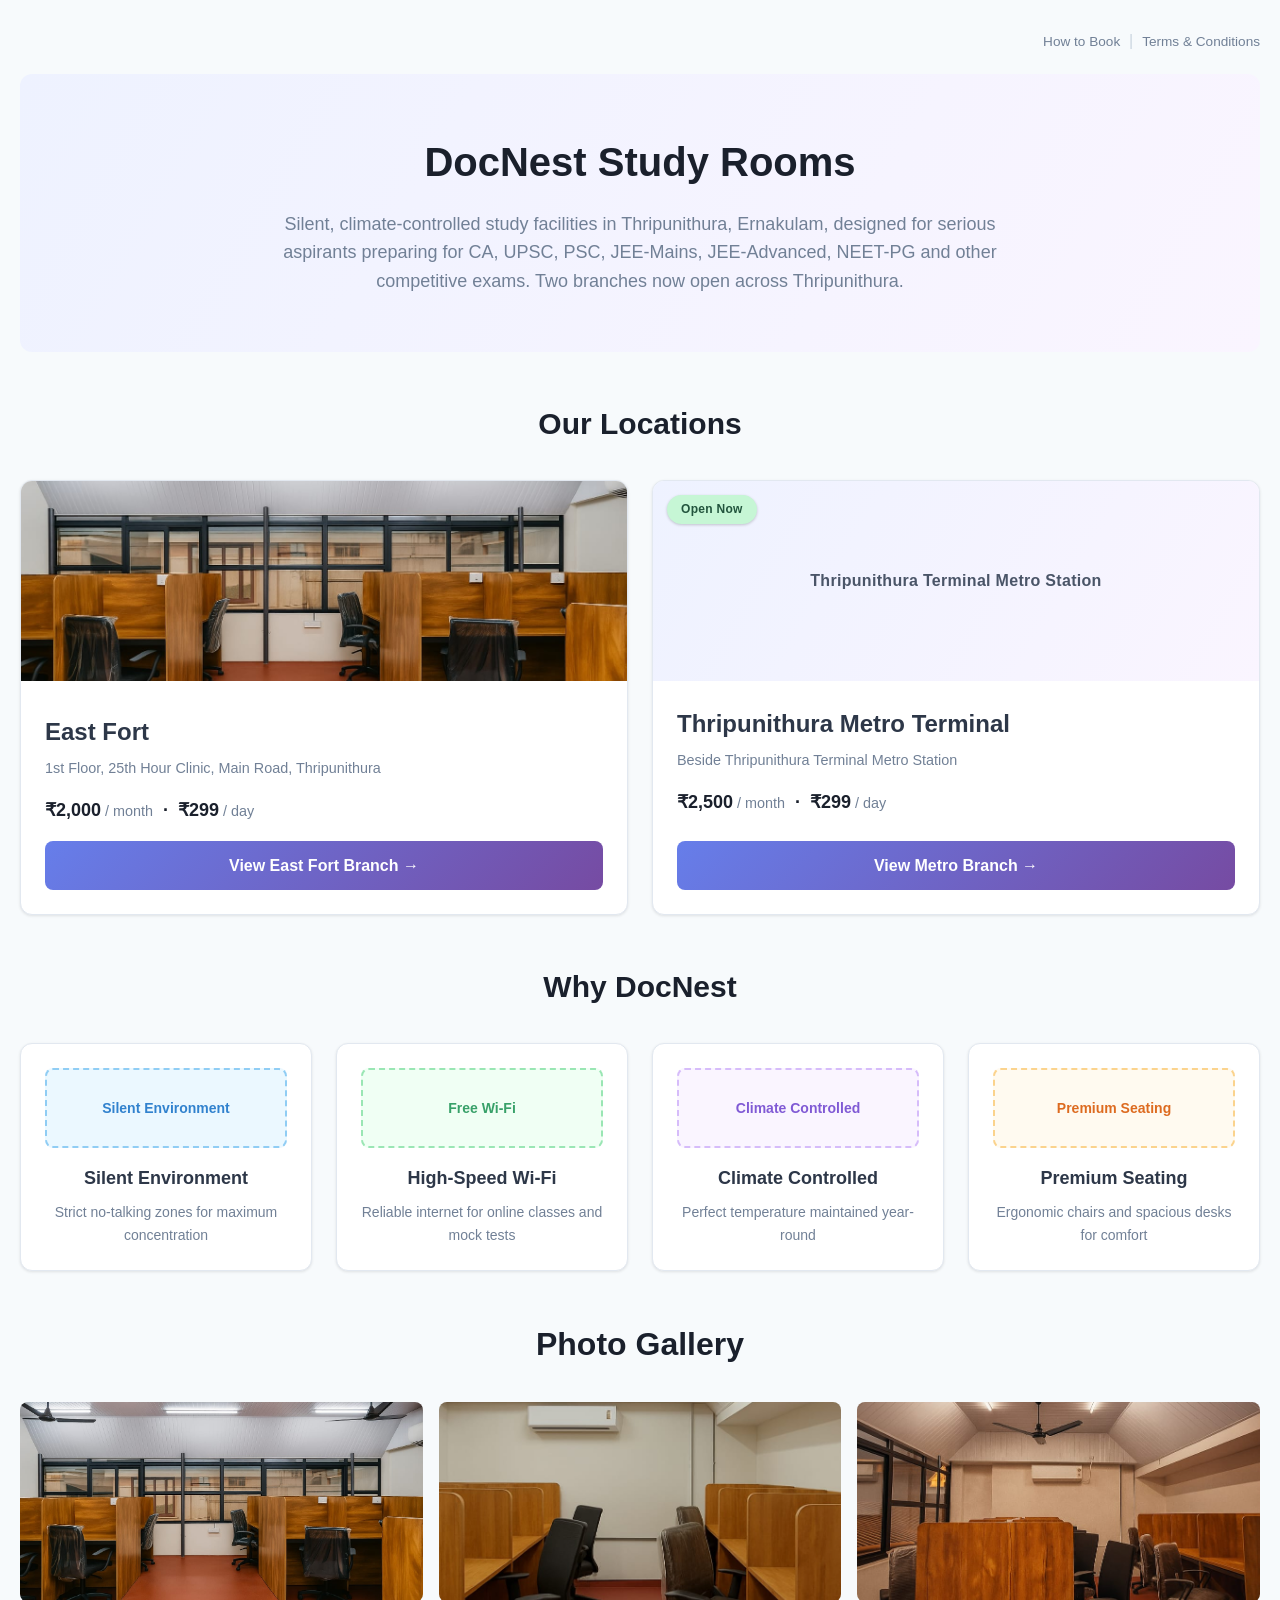
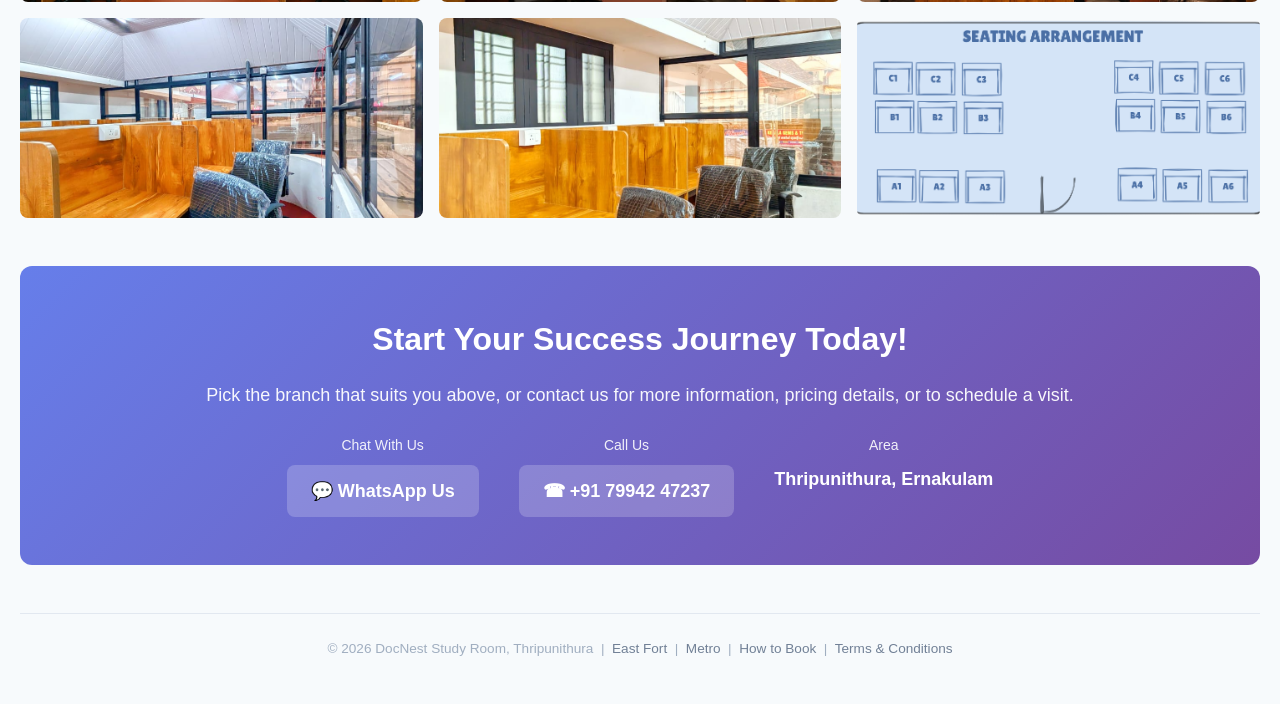
==== commit aaf28fd0: "Open Metro Terminal branch and fix its map location Switch the Metro Terminal page from "opening soo" ====
--- a/index.html
+++ b/index.html
@@ -4,7 +4,7 @@
     <meta charset="UTF-8">
     <meta name="viewport" content="width=device-width, initial-scale=1.0">
     <title>DocNest Study Rooms in Thripunithura, Ernakulam | Two Branches — CA, UPSC, PSC, JEE Prep</title>
-    <meta name="description" content="DocNest study rooms in Thripunithura, Ernakulam for CA, UPSC, PSC, JEE and NEET-PG prep. Two branches: East Fort (open) and Thripunithura Terminal Metro Station (opening soon). Silent, climate controlled. From ₹299/day.">
+    <meta name="description" content="DocNest study rooms in Thripunithura, Ernakulam for CA, UPSC, PSC, JEE and NEET-PG prep. Two branches now open: East Fort and Thripunithura Terminal Metro Station. Silent, climate controlled. From ₹299/day.">
     <meta name="keywords" content="study room Thripunithura, study room Ernakulam, study room Kochi, study room near Thripunithura metro, CA preparation Ernakulam, UPSC coaching Kochi, JEE coaching Kochi, PSC study center Kerala, competitive exam preparation, silent study room Ernakulam">
     <meta name="author" content="DocNest">
     <meta name="robots" content="index, follow">
@@ -15,7 +15,7 @@
     <meta property="og:type" content="website">
     <meta property="og:url" content="https://docnest.co.in/">
     <meta property="og:title" content="DocNest Study Rooms in Thripunithura, Ernakulam — Two Branches">
-    <meta property="og:description" content="Silent, climate-controlled study rooms for CA, UPSC, PSC & JEE aspirants. East Fort branch open now; Thripunithura Metro branch opening soon.">
+    <meta property="og:description" content="Silent, climate-controlled study rooms for CA, UPSC, PSC & JEE aspirants. Both branches open now — East Fort and Thripunithura Metro Terminal.">
     <meta property="og:image" content="https://docnest.co.in/images/view1.jpeg">
     <meta property="og:locale" content="en_IN">
     <meta property="og:site_name" content="DocNest Study Room">
@@ -73,7 +73,7 @@
           "openingHours": "Mo-Su 09:00-21:00",
           "address": {
             "@type": "PostalAddress",
-            "streetAddress": "Beside Thripunithura Terminal Metro Station, Pillar No. 1044",
+            "streetAddress": "Beside Thripunithura Terminal Metro Station, Pillar No. 1064",
             "addressLocality": "Thripunithura",
             "addressRegion": "Kerala",
             "addressCountry": "IN"
@@ -95,7 +95,7 @@
         <!-- Page Header -->
         <header class="page-header">
             <h1>DocNest Study Rooms</h1>
-            <p>Silent, climate-controlled study facilities in Thripunithura, Ernakulam, designed for serious aspirants preparing for CA, UPSC, PSC, JEE-Mains, JEE-Advanced, NEET-PG and other competitive exams. Now growing to two branches across Thripunithura.</p>
+            <p>Silent, climate-controlled study facilities in Thripunithura, Ernakulam, designed for serious aspirants preparing for CA, UPSC, PSC, JEE-Mains, JEE-Advanced, NEET-PG and other competitive exams. Two branches now open across Thripunithura.</p>
         </header>
 
         <!-- Our Locations -->
@@ -119,7 +119,7 @@
             <!-- Metro -->
             <div class="location-card">
                 <div class="location-media">
-                    <span class="branch-status soon">Opening Soon</span>
+                    <span class="branch-status open">Open Now</span>
                     <div class="location-placeholder">Thripunithura Terminal Metro Station</div>
                 </div>
                 <div class="location-body">
--- a/styles.css
+++ b/styles.css
@@ -863,15 +863,15 @@
     color: #9c4221;
 }
 
-/* Coming-soon banner (metro branch page) */
-.coming-soon-banner {
+/* Status banner at the top of a branch page (metro branch page) */
+.branch-banner {
     display: flex;
     flex-wrap: wrap;
     align-items: center;
     justify-content: center;
     gap: 10px;
     text-align: center;
-    background: linear-gradient(135deg, #ed8936 0%, #dd6b20 100%);
+    background: linear-gradient(135deg, #38a169 0%, #2f855a 100%);
     color: white;
     padding: 14px 24px;
     border-radius: 12px;
@@ -879,7 +879,7 @@
     margin-bottom: 32px;
 }
 
-.coming-soon-banner .pill {
+.branch-banner .pill {
     background: rgba(255, 255, 255, 0.25);
     padding: 3px 12px;
     border-radius: 14px;
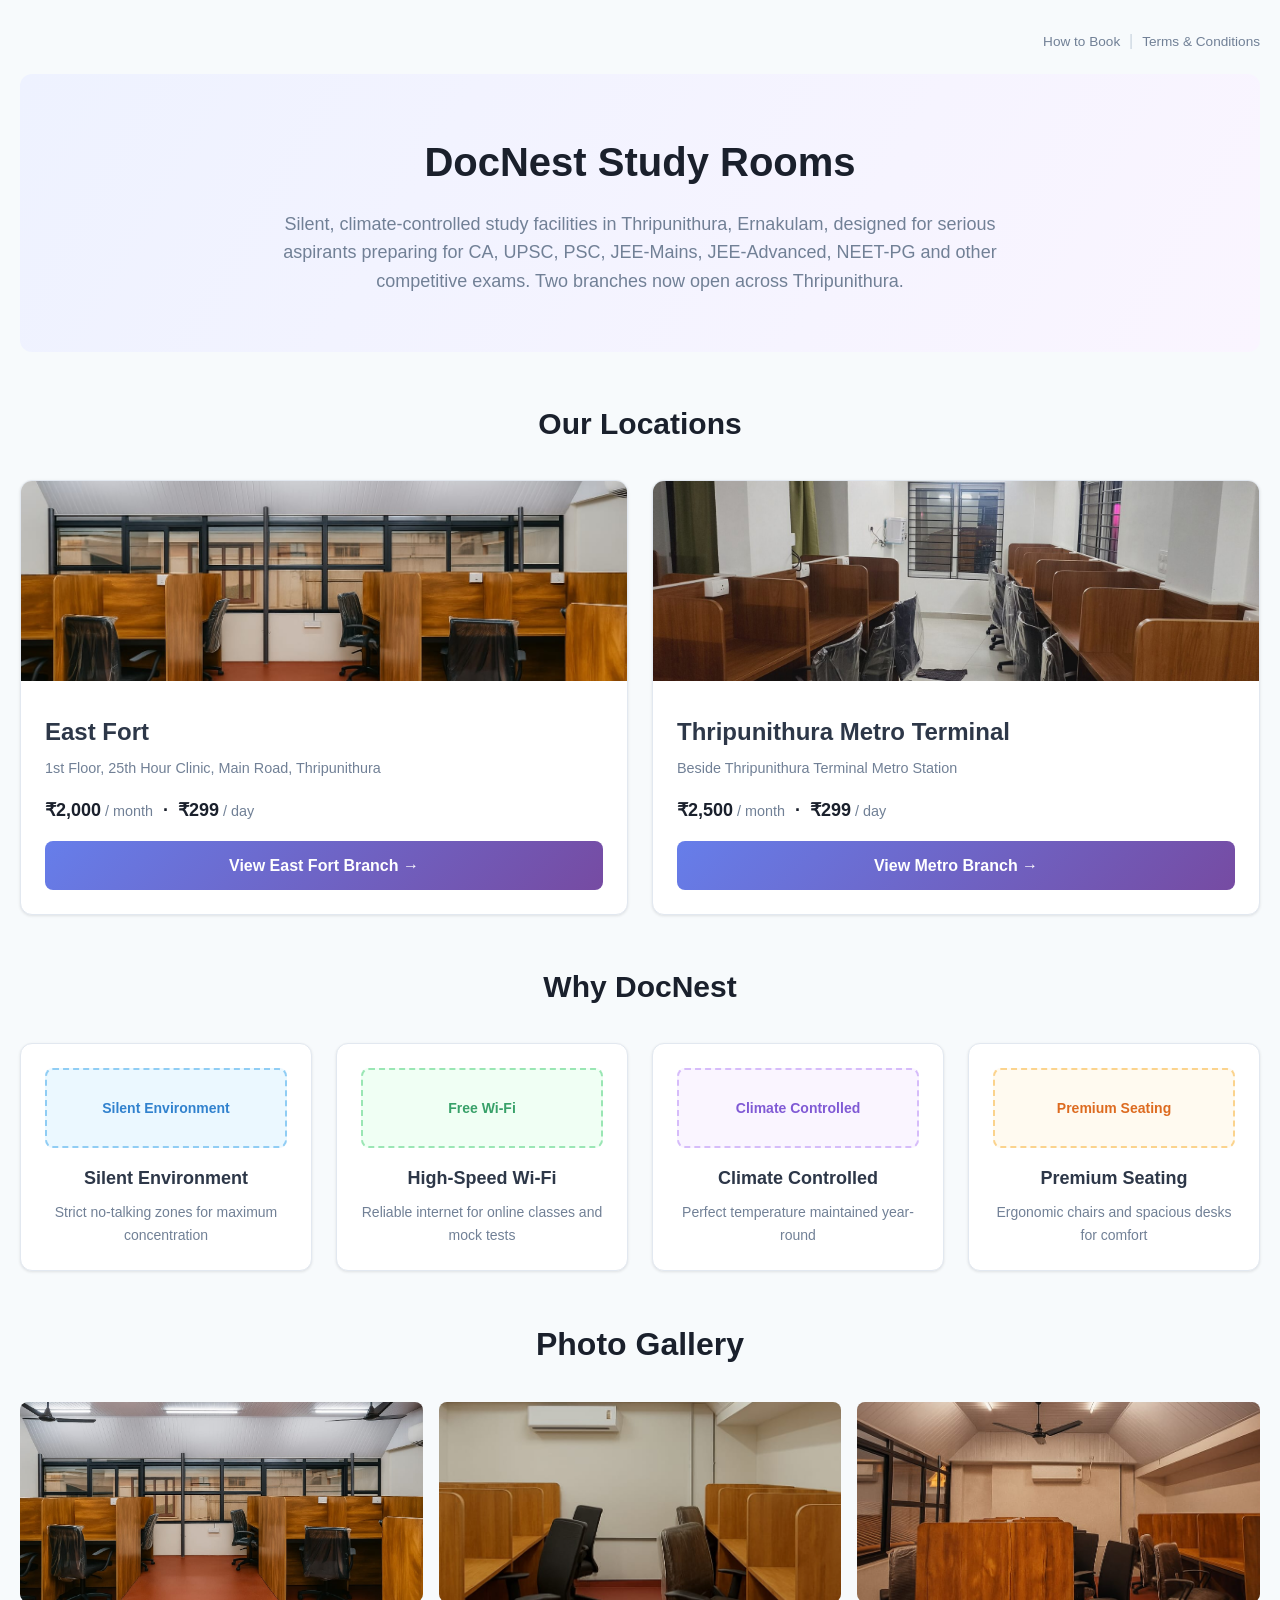
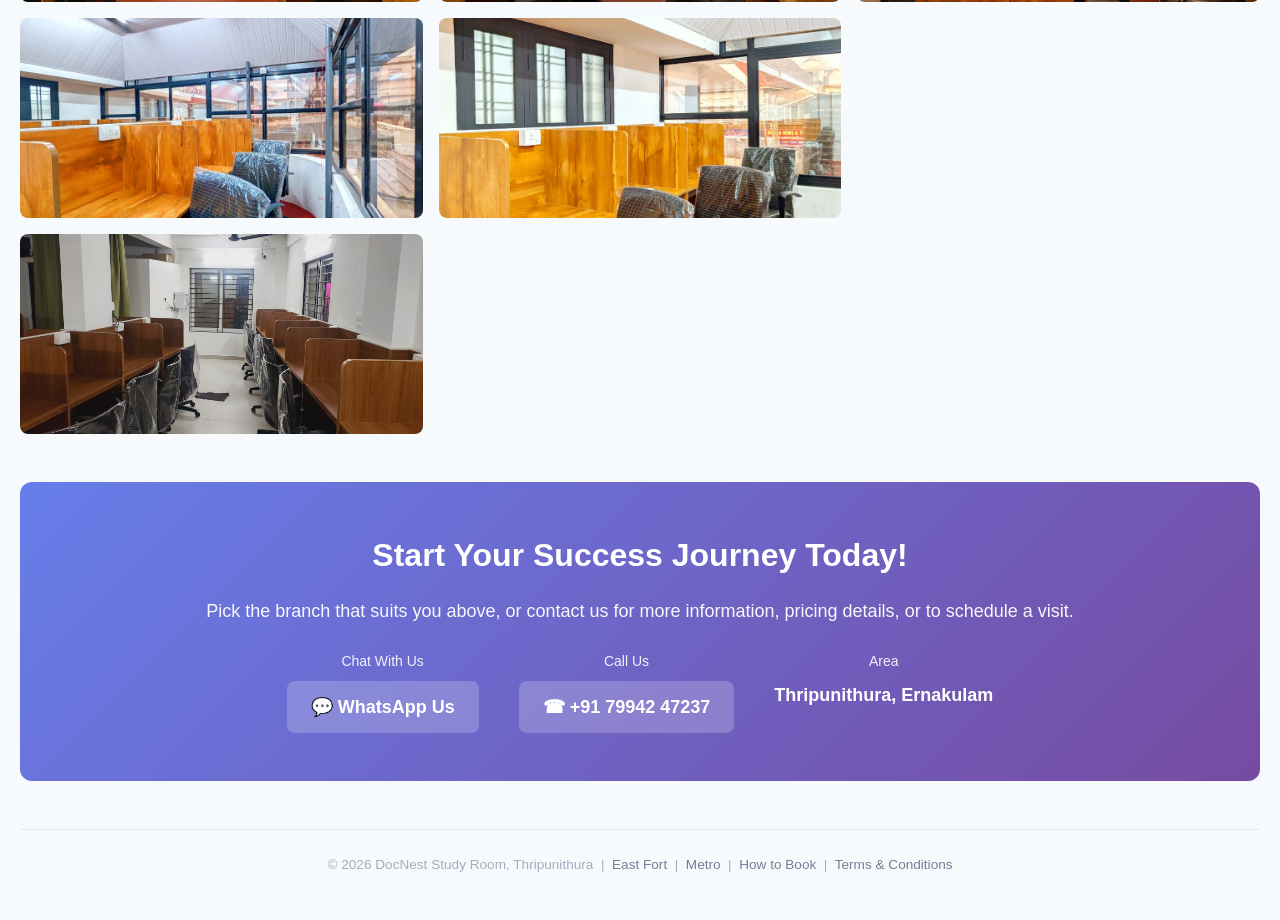
==== commit 91eb700b: "Add Metro Terminal branch photos Three interior photos of the Metro Terminal branch, resized to 1600" ====
--- a/index.html
+++ b/index.html
@@ -120,7 +120,7 @@
             <div class="location-card">
                 <div class="location-media">
                     <span class="branch-status open">Open Now</span>
-                    <div class="location-placeholder">Thripunithura Terminal Metro Station</div>
+                    <img src="images/metro/metro1.jpeg" alt="DocNest Metro Terminal study room, beside Thripunithura Terminal Metro Station" class="location-image" loading="lazy" decoding="async">
                 </div>
                 <div class="location-body">
                     <h3>Thripunithura Metro Terminal</h3>
@@ -167,6 +167,9 @@
                 <a href="images/view4.jpeg"><img src="images/view4.jpeg" alt="Study Room View 4" loading="lazy" decoding="async"></a>
                 <a href="images/view5.jpeg"><img src="images/view5.jpeg" alt="Study Room View 5" loading="lazy" decoding="async"></a>
                 <a href="images/docnest-studyhall-arrangment.png"><img src="images/docnest-studyhall-arrangment.png" alt="Seating Arrangement" loading="lazy" decoding="async"></a>
+                <a href="images/metro/metro1.jpeg"><img src="images/metro/metro1.jpeg" alt="Study cabins at DocNest Metro Terminal" loading="lazy" decoding="async"></a>
+                <a href="images/metro/metro2.jpeg"><img src="images/metro/metro2.jpeg" alt="Air-conditioned study hall at DocNest Metro Terminal" loading="lazy" decoding="async"></a>
+                <a href="images/metro/metro3.jpeg"><img src="images/metro/metro3.jpeg" alt="Cabin seating and desks at DocNest Metro Terminal" loading="lazy" decoding="async"></a>
             </div>
         </div>
 
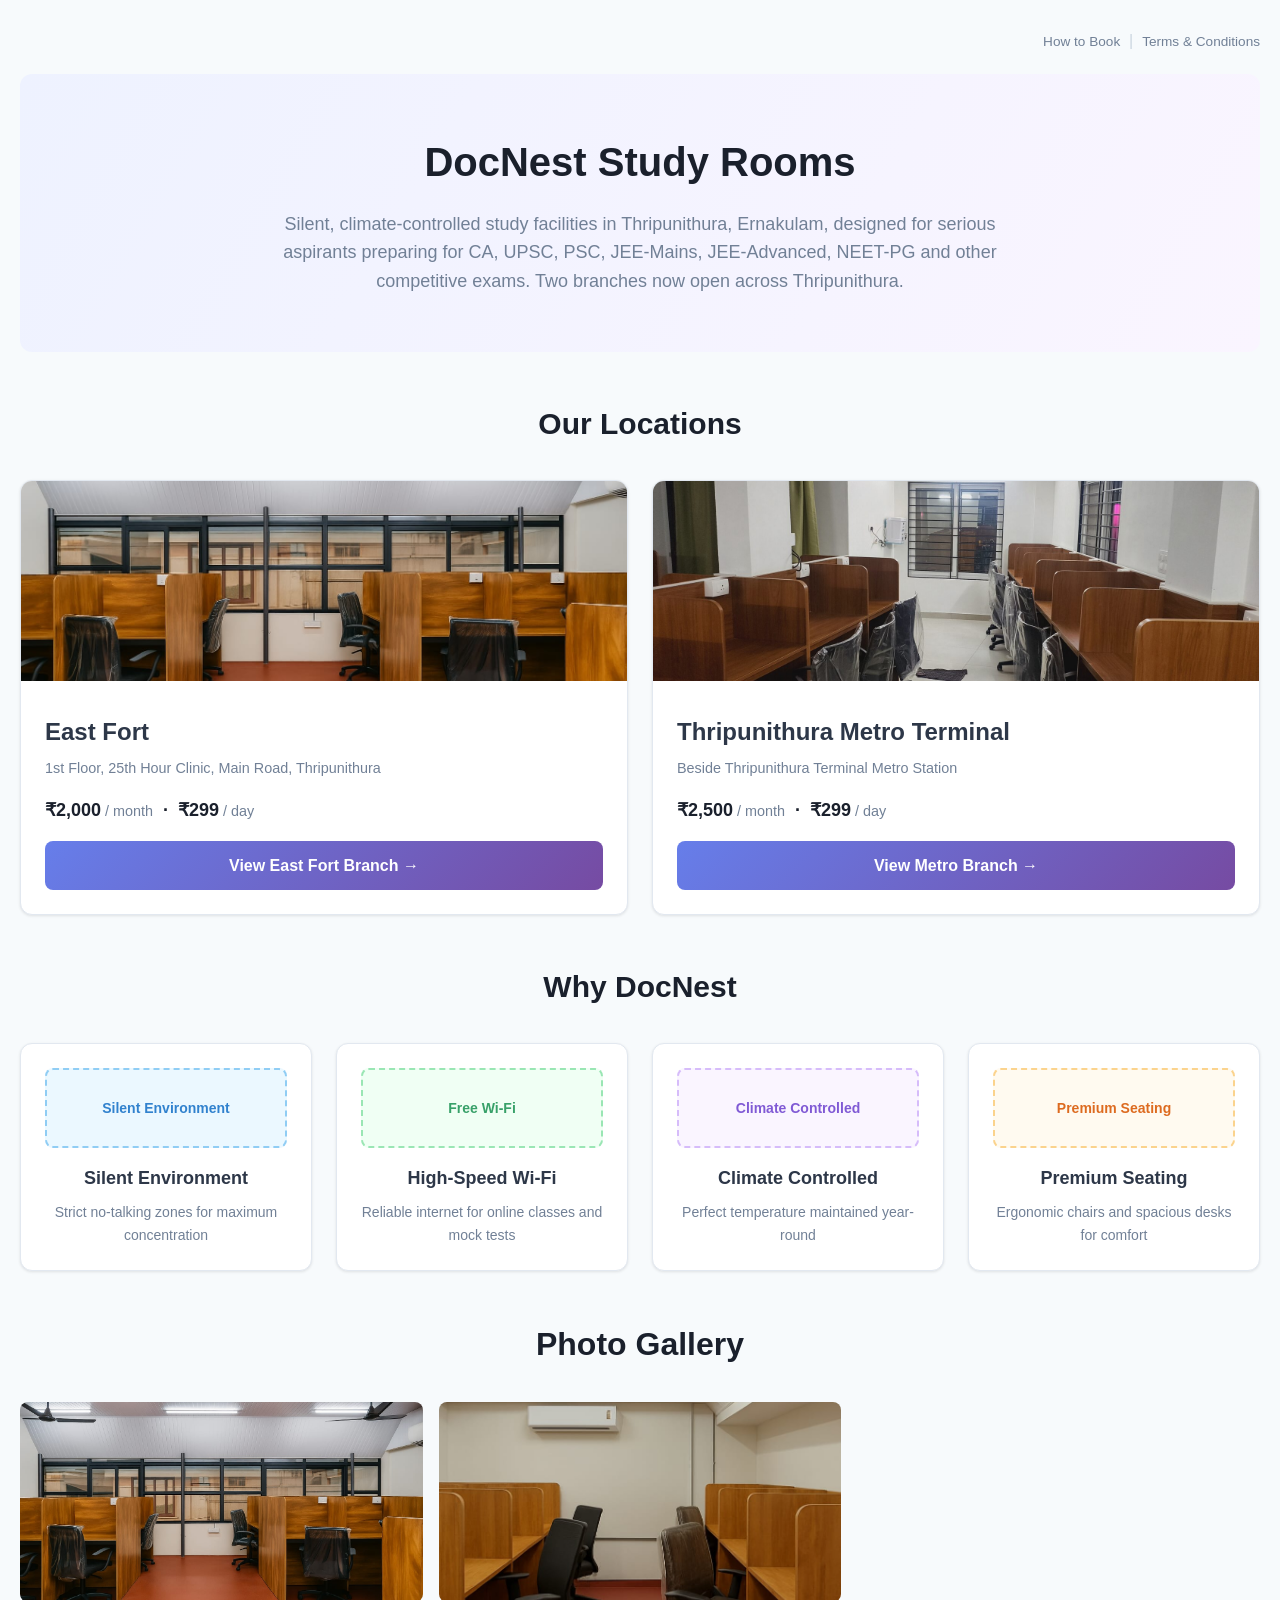
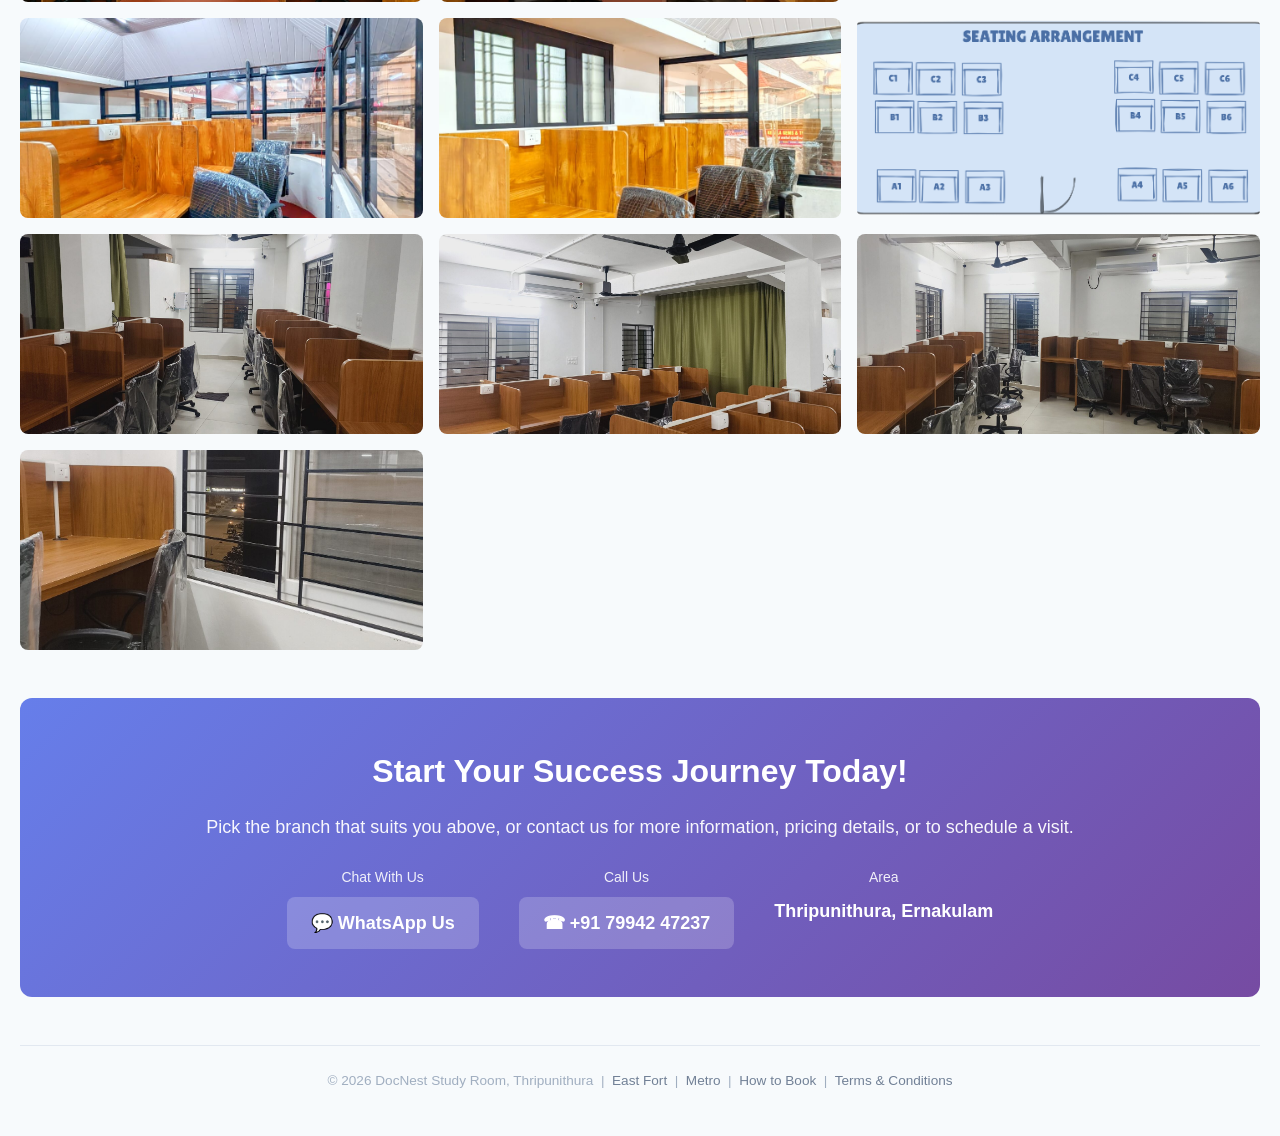
==== commit bfe97023: "Show the metro station view from the study space Add the window photo looking out at Thripunithura T" ====
--- a/index.html
+++ b/index.html
@@ -170,6 +170,7 @@
                 <a href="images/metro/metro1.jpeg"><img src="images/metro/metro1.jpeg" alt="Study cabins at DocNest Metro Terminal" loading="lazy" decoding="async"></a>
                 <a href="images/metro/metro2.jpeg"><img src="images/metro/metro2.jpeg" alt="Air-conditioned study hall at DocNest Metro Terminal" loading="lazy" decoding="async"></a>
                 <a href="images/metro/metro3.jpeg"><img src="images/metro/metro3.jpeg" alt="Cabin seating and desks at DocNest Metro Terminal" loading="lazy" decoding="async"></a>
+                <a href="images/metro/metro-view.jpeg"><img src="images/metro/metro-view.jpeg" alt="View of Thripunithura Terminal Metro Station from a DocNest study desk" loading="lazy" decoding="async"></a>
             </div>
         </div>
 
--- a/styles.css
+++ b/styles.css
@@ -578,6 +578,35 @@
 }
 
 /* Find Us / Map */
+.view-figure {
+    margin: 0 0 24px;
+    background: white;
+    border: 1px solid #e2e8f0;
+    border-radius: 12px;
+    overflow: hidden;
+    box-shadow: 0 1px 3px rgba(0, 0, 0, 0.1);
+}
+
+.view-figure a {
+    display: block;
+    cursor: zoom-in;
+}
+
+.view-figure img {
+    display: block;
+    width: 100%;
+    max-height: 420px;
+    object-fit: cover;
+    object-position: center 60%;
+}
+
+.view-figure figcaption {
+    padding: 14px 20px;
+    color: #4a5568;
+    font-size: 0.95rem;
+    text-align: center;
+}
+
 .map-section {
     background: white;
     border: 1px solid #e2e8f0;
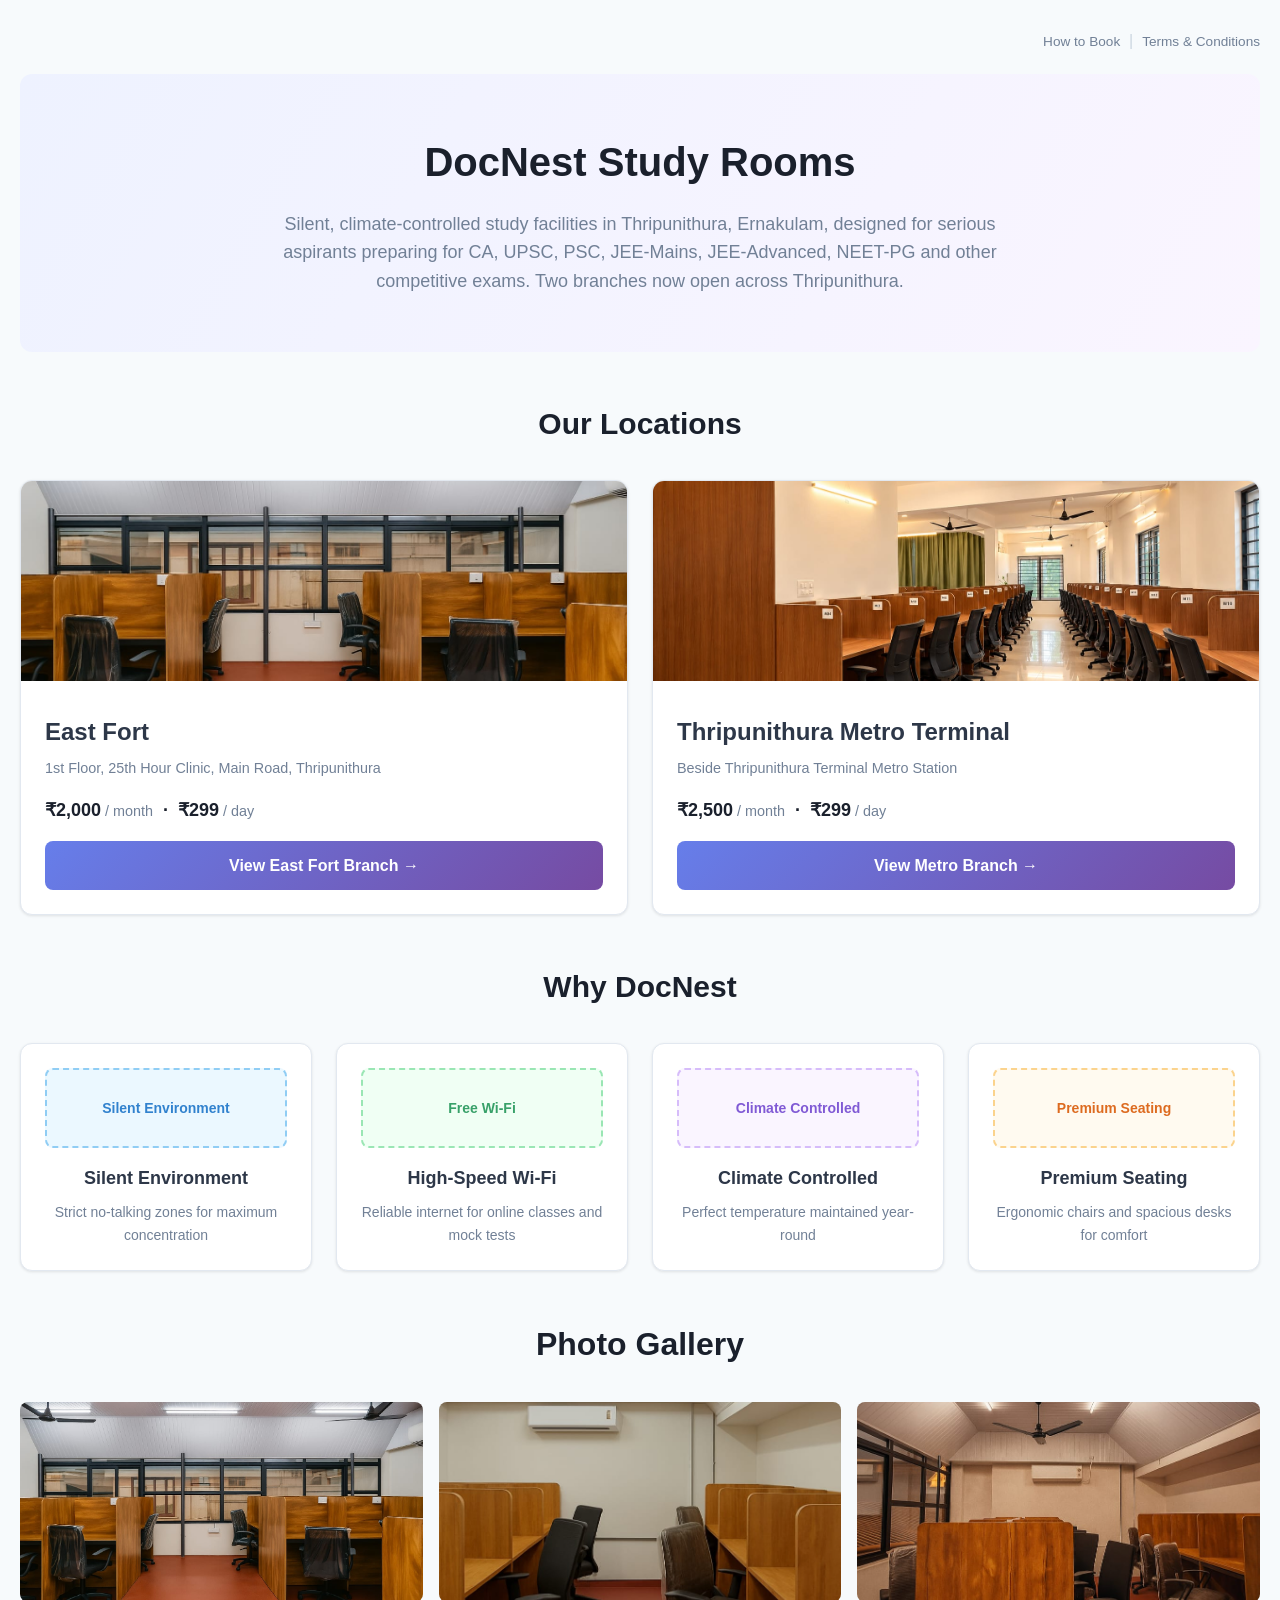
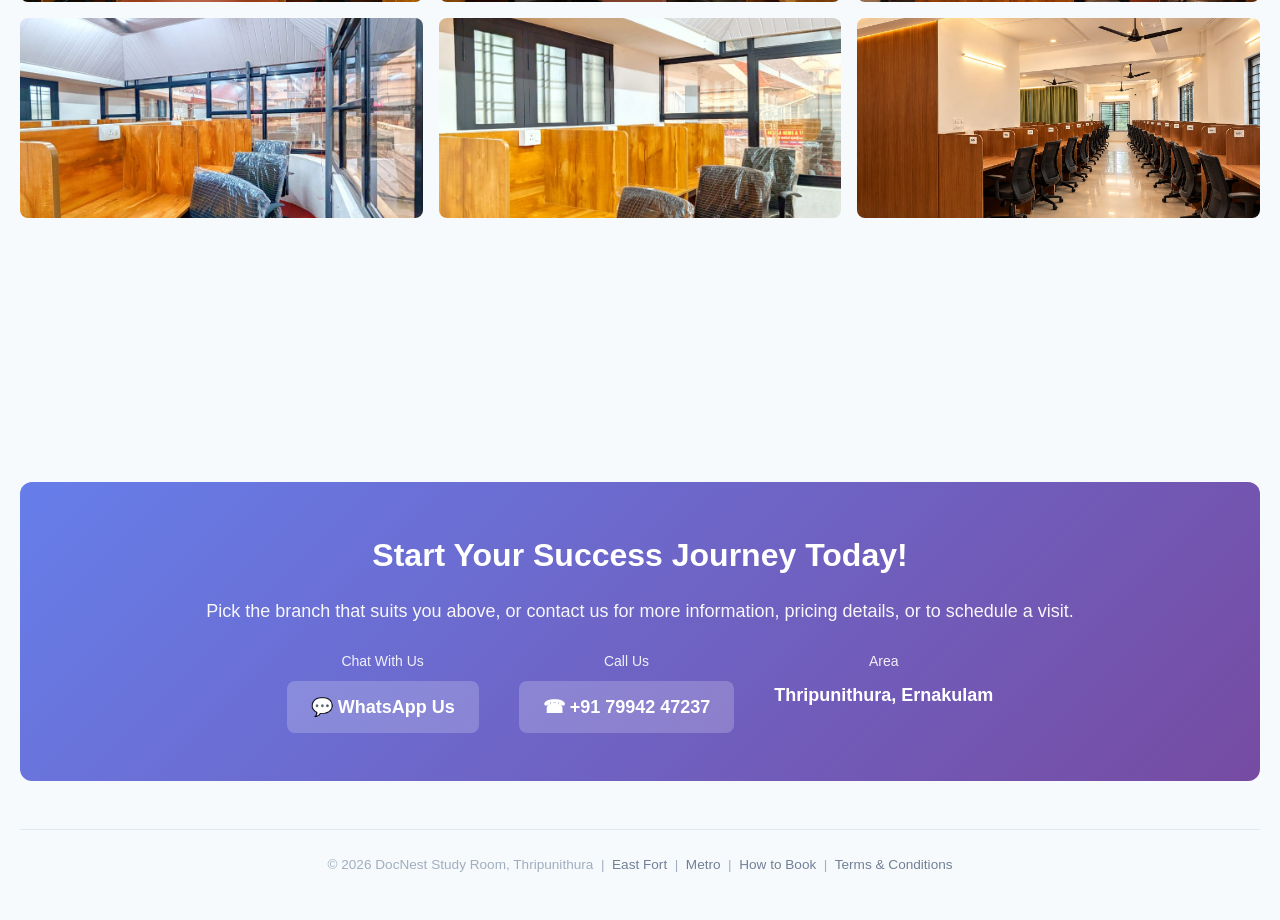
==== commit 00e6c3cb: "Update Metro branch photos and drop obsolete seating arrangement image Co-Authored-By: Claude Sonnet" ====
--- a/index.html
+++ b/index.html
@@ -166,7 +166,6 @@
                 <a href="images/view3.jpeg"><img src="images/view3.jpeg" alt="Study Room View 3" loading="lazy" decoding="async"></a>
                 <a href="images/view4.jpeg"><img src="images/view4.jpeg" alt="Study Room View 4" loading="lazy" decoding="async"></a>
                 <a href="images/view5.jpeg"><img src="images/view5.jpeg" alt="Study Room View 5" loading="lazy" decoding="async"></a>
-                <a href="images/docnest-studyhall-arrangment.png"><img src="images/docnest-studyhall-arrangment.png" alt="Seating Arrangement" loading="lazy" decoding="async"></a>
                 <a href="images/metro/metro1.jpeg"><img src="images/metro/metro1.jpeg" alt="Study cabins at DocNest Metro Terminal" loading="lazy" decoding="async"></a>
                 <a href="images/metro/metro2.jpeg"><img src="images/metro/metro2.jpeg" alt="Air-conditioned study hall at DocNest Metro Terminal" loading="lazy" decoding="async"></a>
                 <a href="images/metro/metro3.jpeg"><img src="images/metro/metro3.jpeg" alt="Cabin seating and desks at DocNest Metro Terminal" loading="lazy" decoding="async"></a>
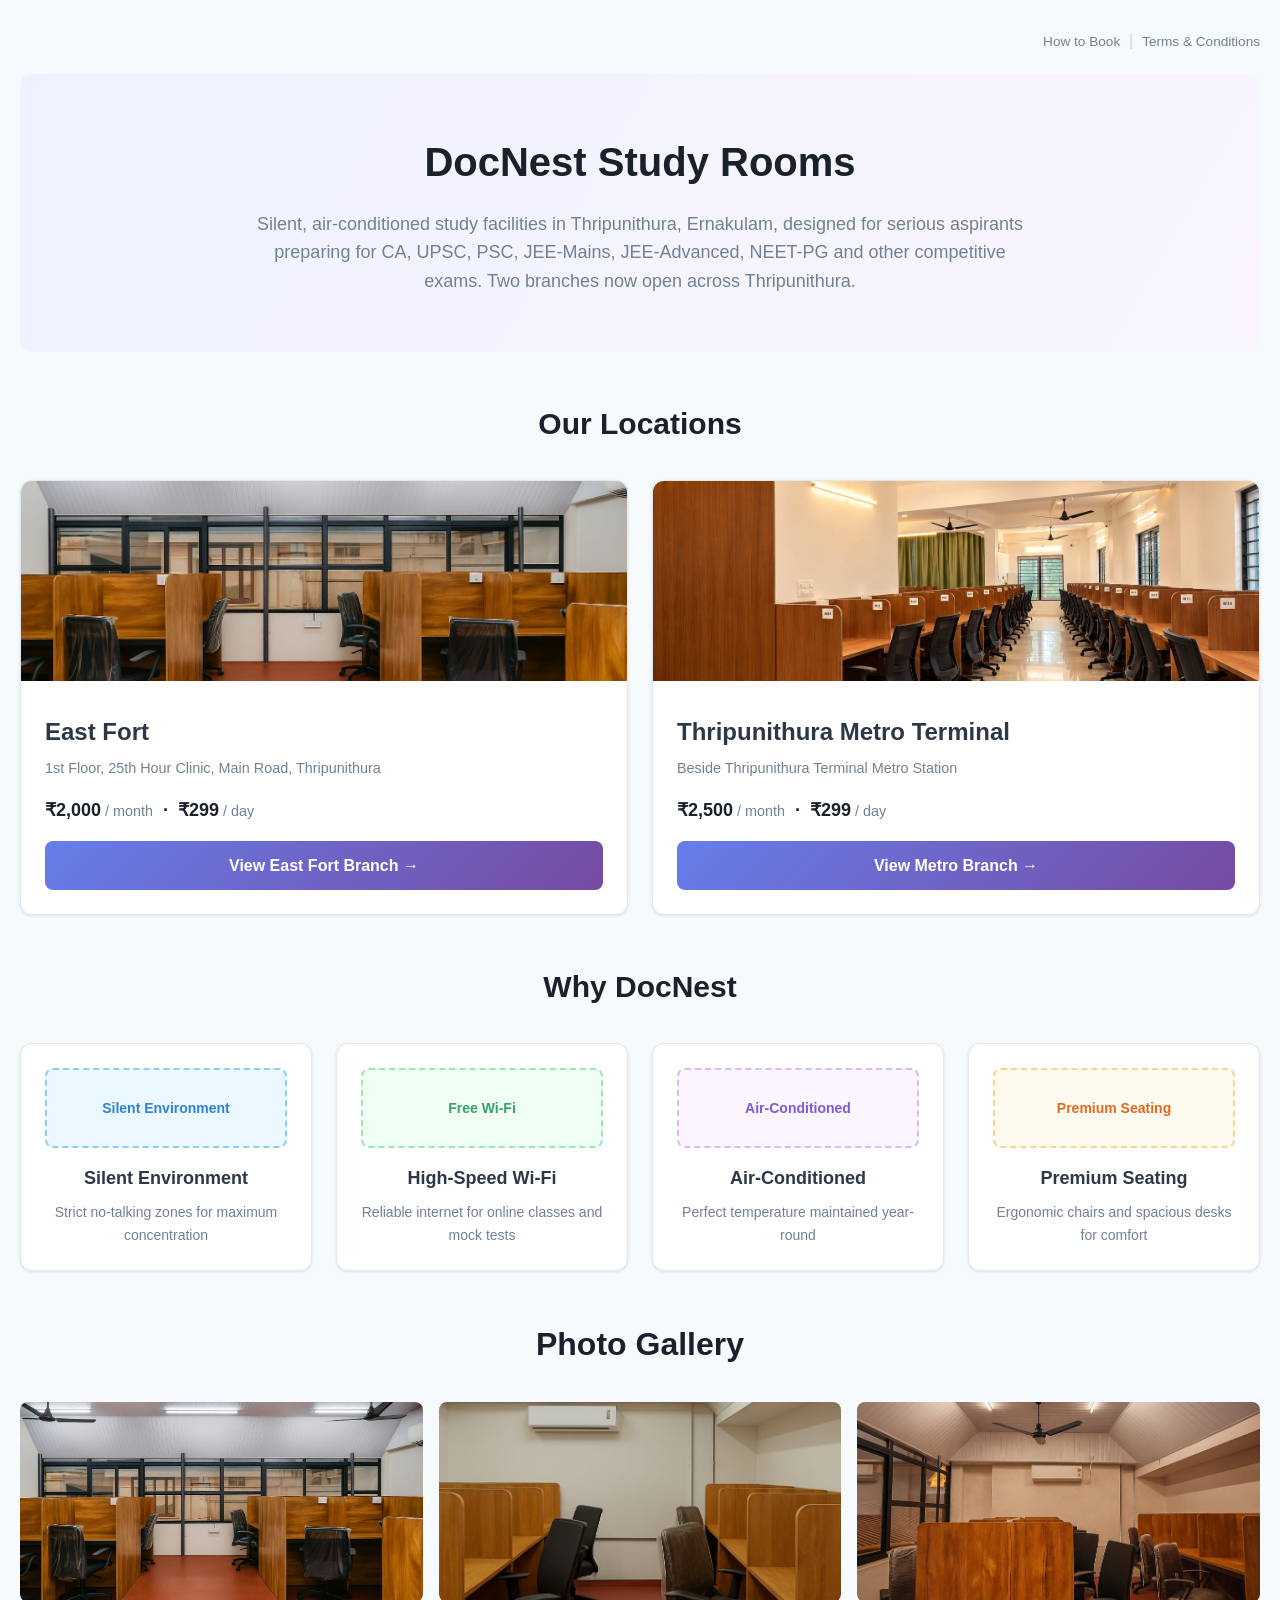
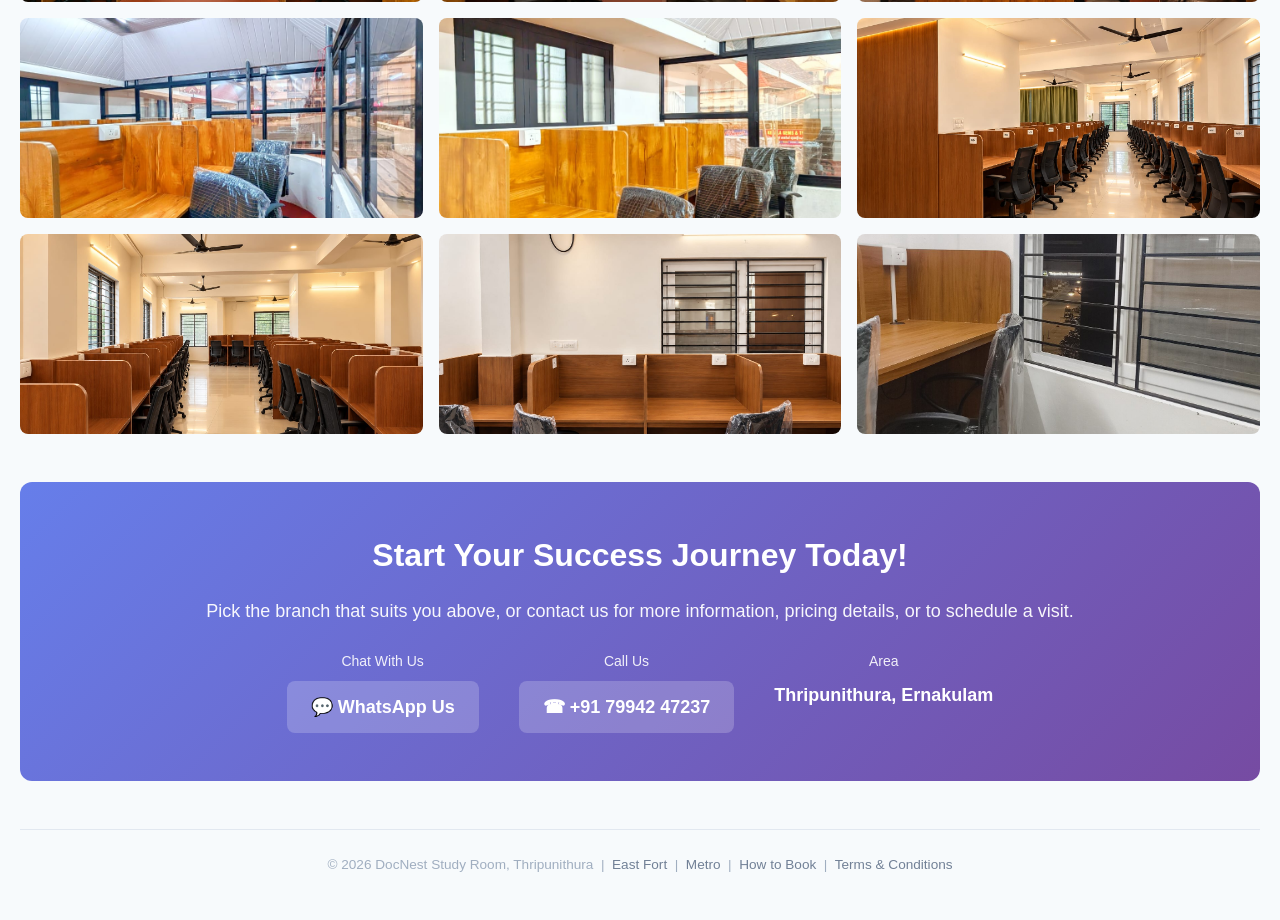
==== commit f62970d6: "Clarify deposit refund rules and describe branches as air-conditioned Spell out fee non-refundabilit" ====
--- a/index.html
+++ b/index.html
@@ -4,7 +4,7 @@
     <meta charset="UTF-8">
     <meta name="viewport" content="width=device-width, initial-scale=1.0">
     <title>DocNest Study Rooms in Thripunithura, Ernakulam | Two Branches — CA, UPSC, PSC, JEE Prep</title>
-    <meta name="description" content="DocNest study rooms in Thripunithura, Ernakulam for CA, UPSC, PSC, JEE and NEET-PG prep. Two branches now open: East Fort and Thripunithura Terminal Metro Station. Silent, climate controlled. From ₹299/day.">
+    <meta name="description" content="DocNest study rooms in Thripunithura, Ernakulam for CA, UPSC, PSC, JEE and NEET-PG prep. Two branches now open: East Fort and Thripunithura Terminal Metro Station. Silent, air-conditioned. From ₹299/day.">
     <meta name="keywords" content="study room Thripunithura, study room Ernakulam, study room Kochi, study room near Thripunithura metro, CA preparation Ernakulam, UPSC coaching Kochi, JEE coaching Kochi, PSC study center Kerala, competitive exam preparation, silent study room Ernakulam">
     <meta name="author" content="DocNest">
     <meta name="robots" content="index, follow">
@@ -15,7 +15,7 @@
     <meta property="og:type" content="website">
     <meta property="og:url" content="https://docnest.co.in/">
     <meta property="og:title" content="DocNest Study Rooms in Thripunithura, Ernakulam — Two Branches">
-    <meta property="og:description" content="Silent, climate-controlled study rooms for CA, UPSC, PSC & JEE aspirants. Both branches open now — East Fort and Thripunithura Metro Terminal.">
+    <meta property="og:description" content="Silent, air-conditioned study rooms for CA, UPSC, PSC & JEE aspirants. Both branches open now — East Fort and Thripunithura Metro Terminal.">
     <meta property="og:image" content="https://docnest.co.in/images/view1.jpeg">
     <meta property="og:locale" content="en_IN">
     <meta property="og:site_name" content="DocNest Study Room">
@@ -24,7 +24,7 @@
     <meta name="twitter:card" content="summary_large_image">
     <meta name="twitter:url" content="https://docnest.co.in/">
     <meta name="twitter:title" content="DocNest Study Rooms in Thripunithura, Ernakulam — Two Branches">
-    <meta name="twitter:description" content="Silent, climate-controlled study rooms for CA, UPSC, PSC & JEE aspirants in Thripunithura.">
+    <meta name="twitter:description" content="Silent, air-conditioned study rooms for CA, UPSC, PSC & JEE aspirants in Thripunithura.">
     <meta name="twitter:image" content="https://docnest.co.in/images/view1.jpeg">
 
     <link rel="stylesheet" href="styles.css">
@@ -35,7 +35,7 @@
       "@context": "https://schema.org",
       "@type": "Organization",
       "name": "DocNest Study Room",
-      "description": "Silent, climate-controlled study rooms in Thripunithura, Ernakulam for CA, UPSC, PSC, JEE and NEET-PG aspirants",
+      "description": "Silent, air-conditioned study rooms in Thripunithura, Ernakulam for CA, UPSC, PSC, JEE and NEET-PG aspirants",
       "image": "https://docnest.co.in/images/view1.jpeg",
       "url": "https://docnest.co.in/",
       "telephone": "+917994247237",
@@ -95,7 +95,7 @@
         <!-- Page Header -->
         <header class="page-header">
             <h1>DocNest Study Rooms</h1>
-            <p>Silent, climate-controlled study facilities in Thripunithura, Ernakulam, designed for serious aspirants preparing for CA, UPSC, PSC, JEE-Mains, JEE-Advanced, NEET-PG and other competitive exams. Two branches now open across Thripunithura.</p>
+            <p>Silent, air-conditioned study facilities in Thripunithura, Ernakulam, designed for serious aspirants preparing for CA, UPSC, PSC, JEE-Mains, JEE-Advanced, NEET-PG and other competitive exams. Two branches now open across Thripunithura.</p>
         </header>
 
         <!-- Our Locations -->
@@ -146,8 +146,8 @@
                 <p>Reliable internet for online classes and mock tests</p>
             </div>
             <div class="feature-card">
-                <div class="feature-icon purple">Climate Controlled</div>
-                <h3>Climate Controlled</h3>
+                <div class="feature-icon purple">Air-Conditioned</div>
+                <h3>Air-Conditioned</h3>
                 <p>Perfect temperature maintained year-round</p>
             </div>
             <div class="feature-card">
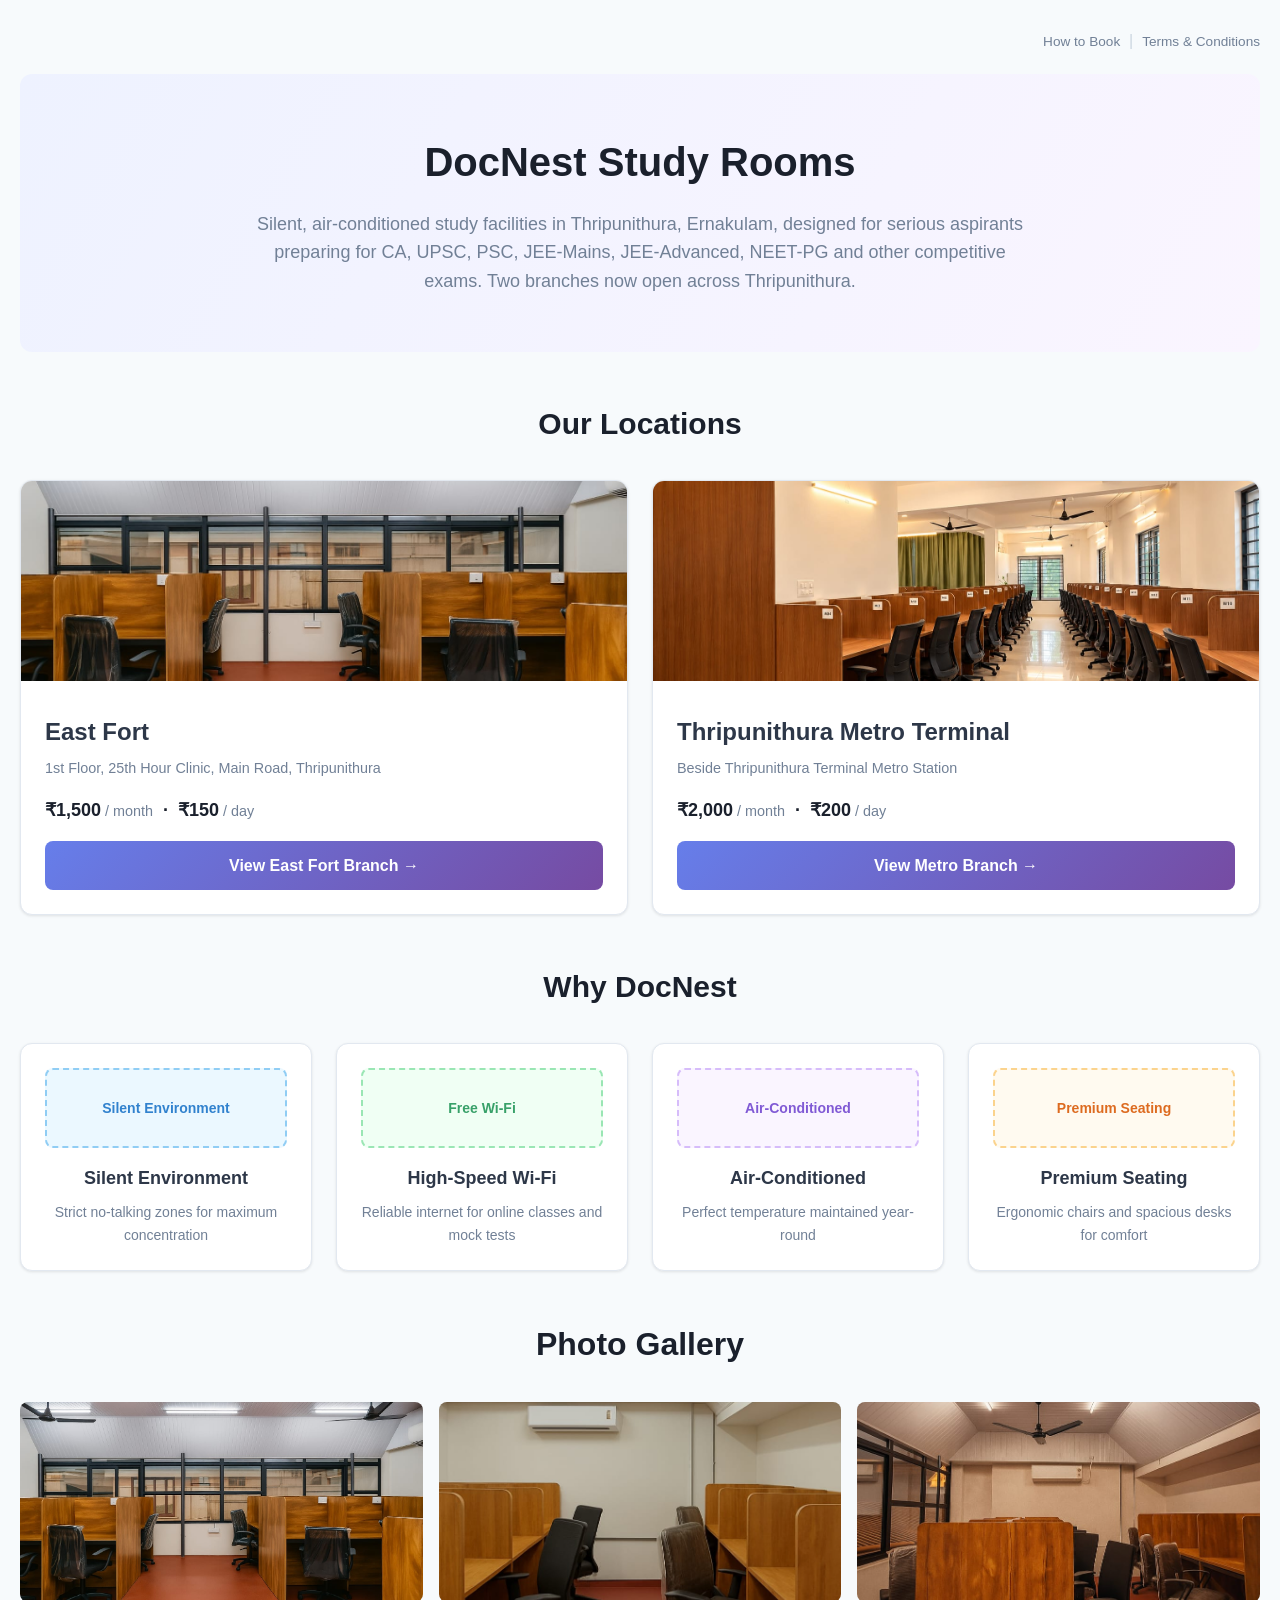
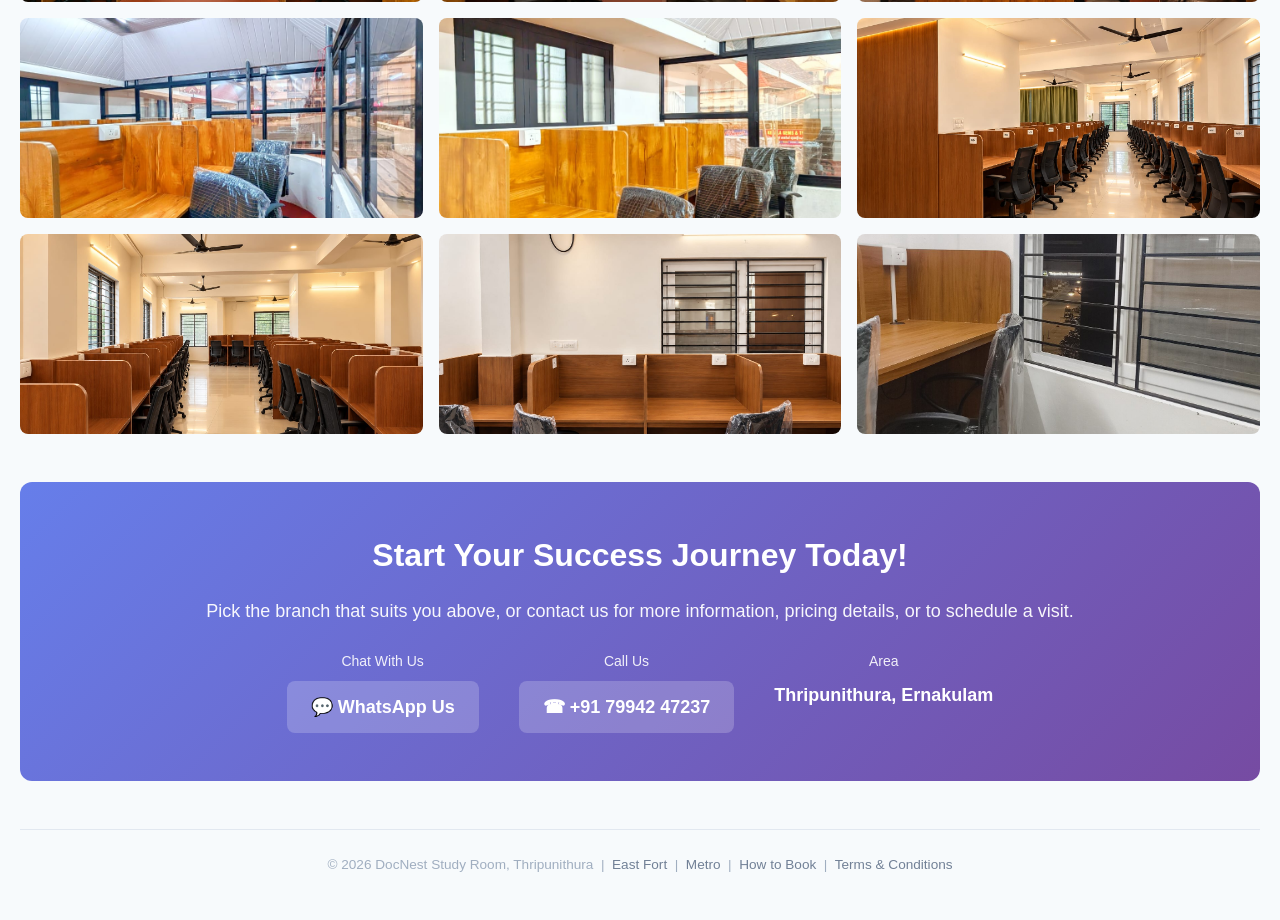
==== commit fd2fb8cb: "Lower prices, reframe metro view photo, and note select holiday closures - East Fort: ₹1,500/month, " ====
--- a/index.html
+++ b/index.html
@@ -4,7 +4,7 @@
     <meta charset="UTF-8">
     <meta name="viewport" content="width=device-width, initial-scale=1.0">
     <title>DocNest Study Rooms in Thripunithura, Ernakulam | Two Branches — CA, UPSC, PSC, JEE Prep</title>
-    <meta name="description" content="DocNest study rooms in Thripunithura, Ernakulam for CA, UPSC, PSC, JEE and NEET-PG prep. Two branches now open: East Fort and Thripunithura Terminal Metro Station. Silent, air-conditioned. From ₹299/day.">
+    <meta name="description" content="DocNest study rooms in Thripunithura, Ernakulam for CA, UPSC, PSC, JEE and NEET-PG prep. Two branches now open: East Fort and Thripunithura Terminal Metro Station. Silent, air-conditioned. From ₹150/day.">
     <meta name="keywords" content="study room Thripunithura, study room Ernakulam, study room Kochi, study room near Thripunithura metro, CA preparation Ernakulam, UPSC coaching Kochi, JEE coaching Kochi, PSC study center Kerala, competitive exam preparation, silent study room Ernakulam">
     <meta name="author" content="DocNest">
     <meta name="robots" content="index, follow">
@@ -111,7 +111,7 @@
                 <div class="location-body">
                     <h3>East Fort</h3>
                     <p class="location-address">1st Floor, 25th Hour Clinic, Main Road, Thripunithura</p>
-                    <p class="location-price">₹2,000<span> / month</span> &nbsp;·&nbsp; ₹299<span> / day</span></p>
+                    <p class="location-price">₹1,500<span> / month</span> &nbsp;·&nbsp; ₹150<span> / day</span></p>
                     <a href="east-fort.html" class="location-cta">View East Fort Branch &#8594;</a>
                 </div>
             </div>
@@ -125,7 +125,7 @@
                 <div class="location-body">
                     <h3>Thripunithura Metro Terminal</h3>
                     <p class="location-address">Beside Thripunithura Terminal Metro Station</p>
-                    <p class="location-price">₹2,500<span> / month</span> &nbsp;·&nbsp; ₹299<span> / day</span></p>
+                    <p class="location-price">₹2,000<span> / month</span> &nbsp;·&nbsp; ₹200<span> / day</span></p>
                     <a href="metro.html" class="location-cta">View Metro Branch &#8594;</a>
                 </div>
             </div>
--- a/styles.css
+++ b/styles.css
@@ -597,7 +597,7 @@
     width: 100%;
     max-height: 420px;
     object-fit: cover;
-    object-position: center 60%;
+    object-position: center 35%;
 }
 
 .view-figure figcaption {
